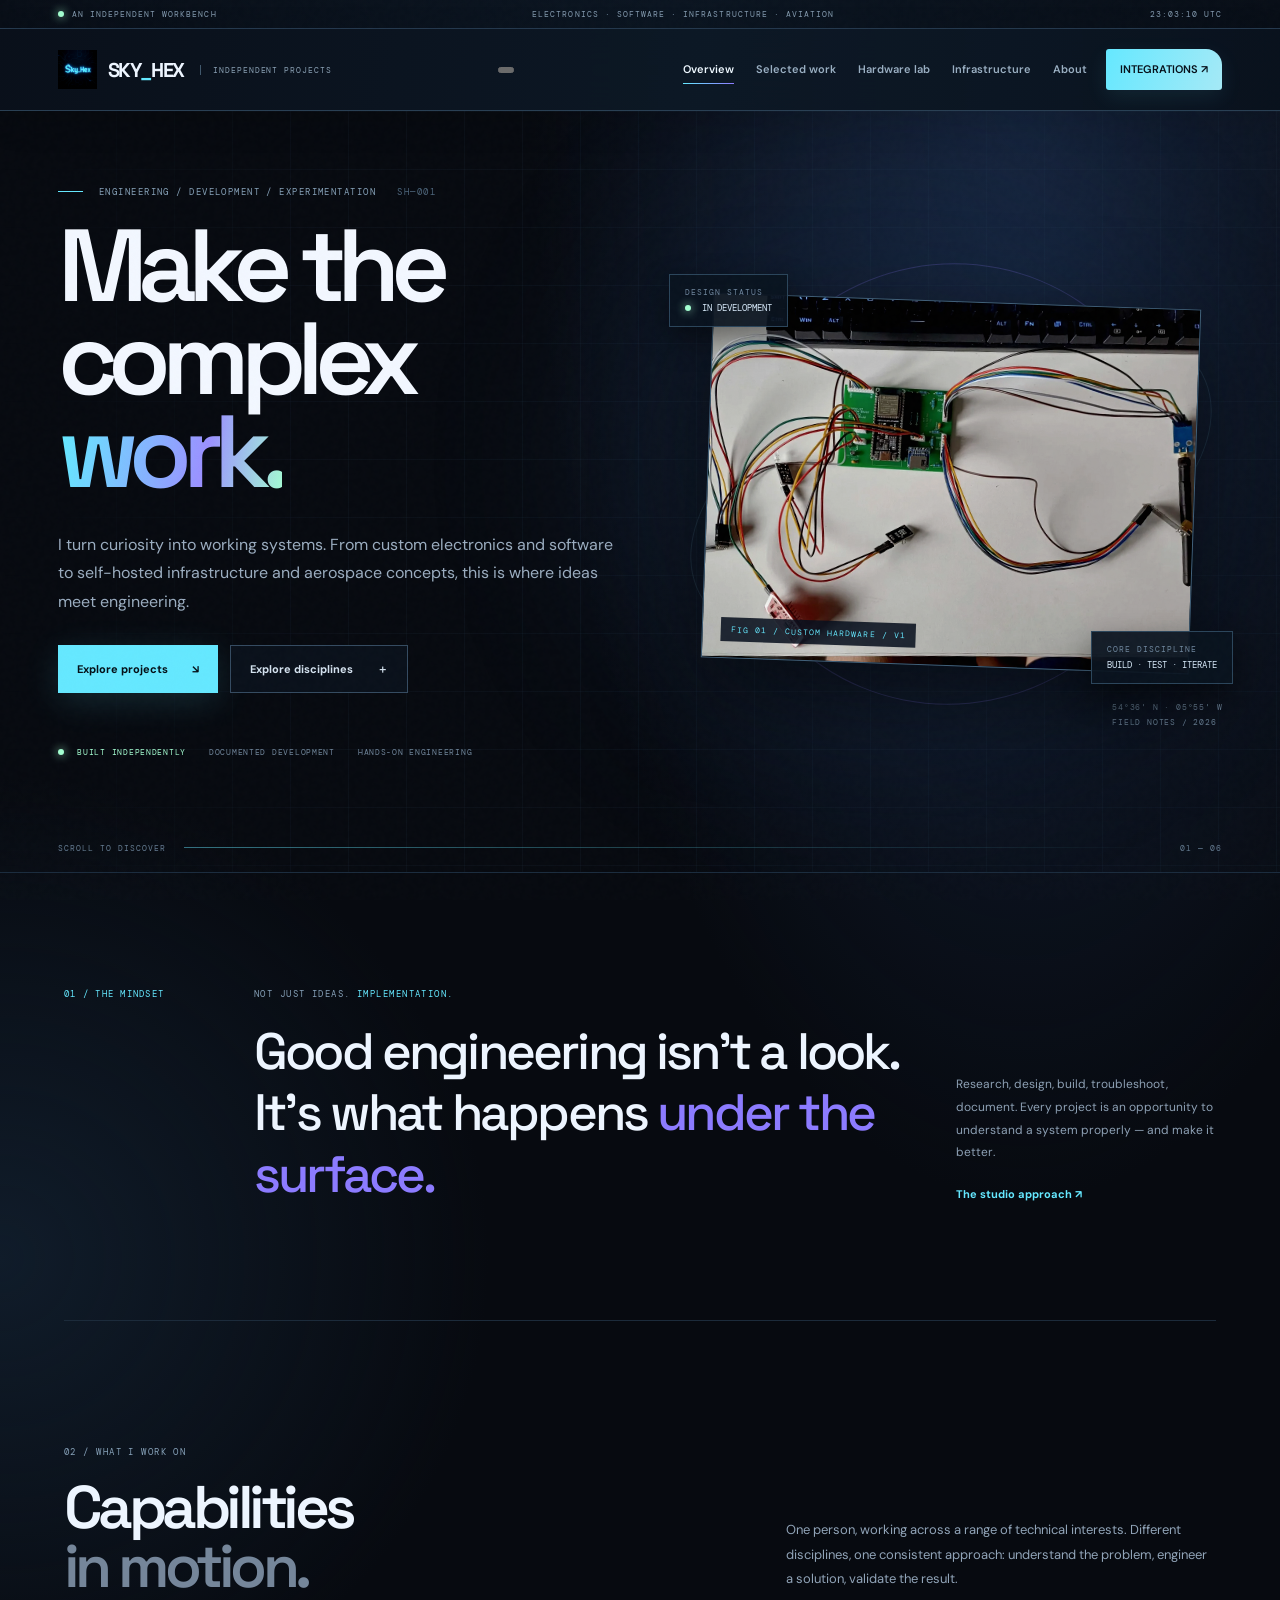
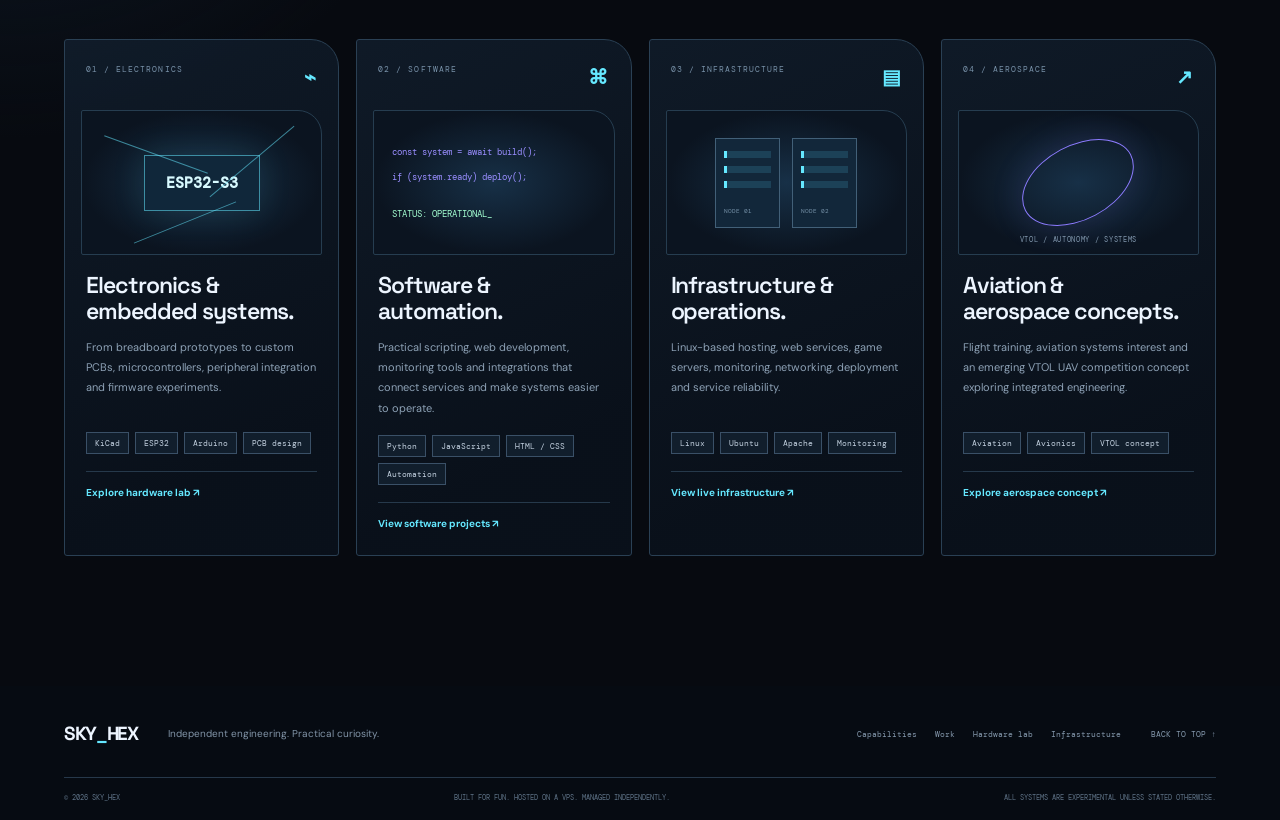
==== index.html @ 0bb2d7ee "Link main site to integrations landing page" ====
<!doctype html>
<html lang="en"><head>
<meta charset="utf-8"><meta name="viewport" content="width=device-width,initial-scale=1">
<meta name="theme-color" content="#070a10"><meta name="color-scheme" content="dark">
<meta name="description" content="Sky_Hex — independent engineering, electronics, software, infrastructure and aerospace projects.">
<meta property="og:title" content="Sky_Hex — Engineering Beyond the Brief"><meta property="og:description" content="Electronics. Software. Infrastructure. Aerospace. Ideas turned into working systems."><meta property="og:type" content="website">
<title>Sky_Hex — Engineering Beyond the Brief</title><link rel="icon" href="assets/Logo.png">
<link rel="preconnect" href="https://fonts.googleapis.com"><link rel="preconnect" href="https://fonts.gstatic.com" crossorigin>
<link href="https://fonts.googleapis.com/css2?family=DM+Mono:wght@400;500&family=DM+Sans:wght@400;500;600;700;800&family=Space+Grotesk:wght@400;500;600;700&display=swap" rel="stylesheet">
<link rel="stylesheet" href="style.css"><script src="script.js" defer></script></head><body>
<a class="skip-link" href="#main">Skip to content</a><div class="noise-layer"></div>
<div class="topline"><span><i class="pulse-dot"></i> AN INDEPENDENT WORKBENCH</span><span>ELECTRONICS · SOFTWARE · INFRASTRUCTURE · AVIATION</span><span id="localClock">--:--:-- UTC</span></div>
<header class="site-header" id="siteHeader"><a class="brand" href="#home" aria-label="Sky Hex home"><img src="assets/Logo.png" alt=""><span>SKY<span class="cyan">_</span>HEX</span><small>INDEPENDENT PROJECTS</small></a><button class="menu-toggle" id="menuToggle" aria-expanded="false" aria-controls="primaryNav" aria-label="Open navigation"><span></span><span></span></button><nav class="main-nav" id="primaryNav" aria-label="Main navigation"><button class="nav-tab active" type="button" data-page-target="overview" aria-current="page">Overview</button><button class="nav-tab" type="button" data-page-target="work">Selected work</button><button class="nav-tab" type="button" data-page-target="lab">Hardware lab</button><button class="nav-tab" type="button" data-page-target="infrastructure">Infrastructure</button><button class="nav-tab" type="button" data-page-target="about">About</button><a class="nav-cta" href="/integrations/">INTEGRATIONS ↗</a></nav></header>
<div class="scroll-progress" id="scrollProgress"></div>
<main id="main">
<div class="page-view is-active" data-page="overview" id="page-overview"><section class="hero" id="home"><div class="hero-grid"></div><div class="hero-glow"></div><div class="hero-inner"><div class="hero-copy"><p class="eyebrow"><span class="eyebrow-line"></span> ENGINEERING / DEVELOPMENT / EXPERIMENTATION <span class="hero-index">SH—001</span></p><h1>Make the<br>complex <span class="gradient-text">work.</span></h1><p class="hero-lede">I turn curiosity into working systems. From custom electronics and software to self-hosted infrastructure and aerospace concepts, this is where ideas meet engineering.</p><div class="hero-actions"><a class="button button-primary" href="#work">Explore projects <b>↘</b></a><a class="button button-ghost" href="#capabilities">Explore disciplines <b>＋</b></a></div><div class="hero-proof"><span><i class="pulse-dot"></i> BUILT INDEPENDENTLY</span><span>DOCUMENTED DEVELOPMENT</span><span>HANDS-ON ENGINEERING</span></div></div><div class="hero-visual"><div class="visual-orbit orbit-one"></div><div class="visual-orbit orbit-two"></div><div class="hero-image"><img src="assets/20261005_164000.webp" alt="Custom ESP32-S3 Bruce PCB with connected peripheral modules"><span>FIG 01 / CUSTOM HARDWARE / V1</span></div><div class="floating-readout readout-a"><small>DESIGN STATUS</small><strong><i class="pulse-dot"></i> IN DEVELOPMENT</strong></div><div class="floating-readout readout-b"><small>CORE DISCIPLINE</small><strong>BUILD · TEST · ITERATE</strong></div><div class="hero-serial">54°36' N · 05°55' W<br>FIELD NOTES / 2026</div></div></div><div class="hero-bottom">SCROLL TO DISCOVER <i></i> 01 — 06</div></section>

<section class="manifesto section-shell"><div class="section-kicker">01 / THE MINDSET</div><div><p class="eyebrow">NOT JUST IDEAS. <span class="cyan">IMPLEMENTATION.</span></p><h2>Good engineering isn't a look.<br>It's what happens <em>under the surface.</em></h2></div><div class="manifesto-side"><p>Research, design, build, troubleshoot, document. Every project is an opportunity to understand a system properly — and make it better.</p><a class="inline-link" href="#about">The studio approach ↗</a></div></section>

<section class="capabilities section-shell" id="capabilities"><div class="section-heading"><div><p class="eyebrow">02 / WHAT I WORK ON</p><h2>Capabilities<br><span class="muted-heading">in motion.</span></h2></div><p class="section-intro">One person, working across a range of technical interests. Different disciplines, one consistent approach: understand the problem, engineer a solution, validate the result.</p></div>
<div class="capability-grid">
<article class="capability-card"><div class="cap-top">01 / ELECTRONICS <b>⌁</b></div><div class="cap-graphic pcb-graphic"><div class="pcb-chip">ESP32-S3</div><i></i><i></i><i></i></div><h3>Electronics &<br>embedded systems.</h3><p>From breadboard prototypes to custom PCBs, microcontrollers, peripheral integration and firmware experiments.</p><div class="cap-tags"><span>KiCad</span><span>ESP32</span><span>Arduino</span><span>PCB design</span></div><a class="card-link" href="#lab">Explore hardware lab ↗</a></article>
<article class="capability-card"><div class="cap-top">02 / SOFTWARE <b>⌘</b></div><div class="cap-graphic code-graphic"><span>const system = await build();</span><span>if (system.ready) deploy();</span><b>STATUS: OPERATIONAL_</b></div><h3>Software &<br>automation.</h3><p>Practical scripting, web development, monitoring tools and integrations that connect services and make systems easier to operate.</p><div class="cap-tags"><span>Python</span><span>JavaScript</span><span>HTML / CSS</span><span>Automation</span></div><a class="card-link" href="#work">View software projects ↗</a></article>
<article class="capability-card"><div class="cap-top">03 / INFRASTRUCTURE <b>▤</b></div><div class="cap-graphic infra-graphic"><div class="rack-unit"><i></i><i></i><i></i><b>NODE 01</b></div><div class="rack-unit"><i></i><i></i><i></i><b>NODE 02</b></div></div><h3>Infrastructure &<br>operations.</h3><p>Linux-based hosting, web services, game servers, monitoring, networking, deployment and service reliability.</p><div class="cap-tags"><span>Linux</span><span>Ubuntu</span><span>Apache</span><span>Monitoring</span></div><a class="card-link" href="#infrastructure">View live infrastructure ↗</a></article>
<article class="capability-card"><div class="cap-top">04 / AEROSPACE <b>↗</b></div><div class="cap-graphic aero-graphic"><div></div><span>VTOL / AUTONOMY / SYSTEMS</span></div><h3>Aviation &<br>aerospace concepts.</h3><p>Flight training, aviation systems interest and an emerging VTOL UAV competition concept exploring integrated engineering.</p><div class="cap-tags"><span>Aviation</span><span>Avionics</span><span>VTOL concept</span></div><a class="card-link" href="#work">Explore aerospace concept ↗</a></article>
</div></section></div>

<div class="page-view" data-page="work" hidden id="page-work"><section class="work-section" id="work"><div class="section-shell work-inner"><div class="section-heading"><div><p class="eyebrow">03 / SELECTED WORK</p><h2>Ideas, meet<br><span class="muted-heading">reality.</span></h2></div><p class="section-intro">A closer look at selected builds, live systems and concepts. Each project is presented honestly — including what works, what is being tested and what comes next.</p></div>
<article class="case-study"><div class="case-media"><img src="assets/20261005_164000.webp" alt="Custom Bruce device PCB and connected modules" loading="lazy"><span>CASE 001 / HARDWARE ENGINEERING</span></div><div class="case-content"><div class="case-meta">01 — EMBEDDED HARDWARE <b>● IN DEVELOPMENT</b></div><h3>From prototype<br>to custom hardware.</h3><p class="case-lede">Custom Bruce device / ESP32-S3 platform</p><p>A purpose-built two-layer PCB designed in KiCad to move a Bruce-based ESP32-S3 project beyond breadboard wiring and into a modular hardware platform.</p><p>The board brings together JST-connected peripherals including CC1101, nRF24L01 PA/LNA, PN532 NFC, microSD, GPS, display and IR hardware. The design has been manufactured and through-hole assembled; connected modules are undergoing initial testing. Physical buttons and final integration remain outstanding.</p><div class="case-stats"><div><b>2-LAYER</b><small>PCB DESIGN</small></div><div><b>ESP32-S3</b><small>CORE PLATFORM</small></div><div><b>V1</b><small>HARDWARE REVISION</small></div></div><div class="cap-tags"><span>KiCad</span><span>PCB layout</span><span>Embedded hardware</span><span>Testing</span></div><a class="button button-outline" href="#lab">Open engineering log ↘</a></div></article>
<div class="case-grid"><article class="case-card"><div class="case-card-visual server-visual"><div class="server-cube"><i></i><i></i><i></i></div><span>LINUX / SELF-HOSTED</span></div><div class="case-card-body"><div class="case-meta">CASE 002 / INFRASTRUCTURE <b>● ONGOING</b></div><h3>Self-hosted services<br>& live telemetry.</h3><p>Linux VPS operations, Apache hosting, multiplayer servers, service monitoring and a public status interface. Includes public-facing status feeds, player telemetry, automated checks and operational dashboards for self-hosted services.</p><div class="cap-tags"><span>Ubuntu</span><span>Apache</span><span>Python</span><span>Monitoring</span></div><a class="card-link" href="#infrastructure">Inspect infrastructure ↗</a></div></article>
<article class="case-card"><div class="case-card-visual aircraft-visual"><div class="aircraft-grid"></div><div class="aircraft-symbol">✧</div><span>VTOL / TDI / CONCEPT STAGE</span></div><div class="case-card-body"><div class="case-meta">CASE 003 / AEROSPACE <b>◌ EARLY CONCEPT</b></div><h3>Autonomous VTOL<br>UAV challenge.</h3><p>An emerging competition concept exploring how airframe design, embedded electronics, sensing, flight-control software and systems integration could come together in a vertical-take-off-and-landing aircraft.</p><p class="honest-note">An early teaser — not a completed or flight-tested aircraft.</p><div class="cap-tags"><span>Aerospace</span><span>Autonomy</span><span>Avionics</span><span>TDI</span></div></div></article></div>
<div class="project-cta"><span>HAVE A TECHNICAL CHALLENGE?</span><p>Let's explore what can be built.</p><span class="inline-link">Sky_Hex@wearehackerone.com</span></div></div></section></div>

<div class="page-view" data-page="lab" hidden id="page-lab"><section class="lab-section" id="lab"><div class="section-shell"><div class="section-heading"><div><p class="eyebrow">04 / HARDWARE LAB</p><h2>Designed on screen.<br><span class="muted-heading">Built on the bench.</span></h2></div><p class="section-intro">The workbench documents the full development path: initial breadboard experiments, schematic and PCB design, manufactured hardware, assembly and testing.</p></div>
<div class="lab-intro"><div><span class="eyebrow cyan">FEATURED BUILD / BRUCE DEVICE V1</span><h3>One project.<br>Multiple engineering stages.</h3><p>A modular ESP32-S3 board designed to bring several peripherals together in a single, maintainable platform.</p><div class="lab-progress"><span>DEVELOPMENT STAGE</span><b>INTEGRATION & TESTING</b><i></i></div></div><div class="lab-intro-image"><img src="assets/20260928_154342.webp" alt="Manufactured bare Bruce PCB" loading="lazy"><span>FIG 02 / MANUFACTURED PCB</span></div></div>
<div class="timeline-title"><div><p class="eyebrow">DEVELOPMENT RECORD</p><h3>From first wire to PCB.</h3></div><span>SEVEN DOCUMENTED MILESTONES</span></div>
<div class="development-timeline">
<article><b>01</b><img src="assets/20260621_151913.webp" alt="Early breadboard prototype" loading="lazy"><small>PROTOTYPE / 21 JUNE</small><h4>Breadboard experiments.</h4><p>Initial module, wiring and interface experiments established the prototype before a custom PCB was designed.</p><strong>PROOF OF CONCEPT</strong></article>
<article><b>02</b><img src="assets/20260918_215106.webp" alt="KiCad PCB design stage" loading="lazy"><small>DESIGN / 18 SEPTEMBER</small><h4>Schematic and PCB layout.</h4><p>KiCad design work routed the ESP32-S3 platform, connectors, passive components and power connections into a two-layer board.</p><strong>DESIGN COMPLETE</strong></article>
<article><b>03</b><img src="assets/20260928_154349.webp" alt="Bare manufactured PCB detail" loading="lazy"><small>MANUFACTURE / 28 SEPTEMBER</small><h4>Board received.</h4><p>The green two-layer PCB arrived with component outlines, labels and through-hole pads ready for assembly.</p><strong>PCB MANUFACTURED</strong></article>
<article><b>04</b><img src="assets/20261005_150316.webp" alt="Assembled PCB before modules were connected" loading="lazy"><small>ASSEMBLY / 05 OCTOBER</small><h4>Assembly and electrical checks.</h4><p>Resistors, capacitors, headers and JST connectors were soldered. Multimeter checks followed before connecting modules.</p><strong>ASSEMBLED</strong></article>
<article><b>05</b><img src="assets/20261005_164000.webp" alt="PCB with peripheral modules connected for testing" loading="lazy"><small>INTEGRATION / 05 OCTOBER</small><h4>Modules connected for testing.</h4><p>The ESP32-S3 and peripheral modules were connected for initial tests. Physical buttons and remaining integration work are still pending.</p><strong>MODULE INTEGRATION</strong></article>
<article><b>06</b><img src="assets/20261016_181108.webp" alt="nRF24 module diagnostics during the hardware build" loading="lazy"><small>DIAGNOSTICS / 16 OCTOBER</small><h4>nRF24 diagnostics.</h4><p>The nRF24 module was not transmitting. This stage documents the fault investigation and keeps the issue visible in the build log; successful operation is not yet claimed.</p><strong>INVESTIGATION IN PROGRESS</strong></article><article class="current-step"><b>07</b><img src="assets/20261023_123905.webp" alt="Battery added to the custom Bruce device hardware build" loading="lazy"><small>HARDWARE UPDATE / 23 OCTOBER</small><h4>Battery added.</h4><p>A battery has been added to the hardware build, bringing the project another step closer to a self-contained portable platform.</p><strong>MOST RECENT BUILD STEP</strong></article>
</div>
<div class="hardware-panel"><div><p class="eyebrow">SYSTEM COMPONENTS</p><h3>A modular hardware platform.</h3><p>Components shown in the supplied wiring reference and project build.</p></div><div class="hardware-tags"><span>ESP32-S3</span><span>Display</span><span>CC1101</span><span>nRF24L01 PA/LNA</span><span>PN532 NFC</span><span>MicroSD reader</span><span>IR input / output</span><span>GPS module</span><span>JST connectors</span></div></div>
<div class="gallery-header"><div><p class="eyebrow">VISUAL ENGINEERING LOG</p><h3>Details matter.</h3></div><span>SELECT AN IMAGE TO VIEW FULL SIZE ↗</span></div><div class="engineering-gallery"><a href="assets/20260918_215106.webp" target="_blank" rel="noopener"><img src="assets/20260918_215106.webp" alt="KiCad PCB design" loading="lazy"><b>01 / Board layout</b></a><a href="assets/20260928_154342.webp" target="_blank" rel="noopener"><img src="assets/20260928_154342.webp" alt="Manufactured bare PCB" loading="lazy"><b>02 / Bare PCB</b></a><a href="assets/20261005_154451.webp" target="_blank" rel="noopener"><img src="assets/20261005_154451.webp" alt="PCB electrical checks" loading="lazy"><b>03 / Electrical checks</b></a><a href="assets/20261005_164000.webp" target="_blank" rel="noopener"><img src="assets/20261005_164000.webp" alt="Connected PCB modules" loading="lazy"><b>04 / Modules connected</b></a><a href="assets/20261016_181108.webp" target="_blank" rel="noopener"><img src="assets/20261016_181108.webp" alt="nRF24 module diagnostics" loading="lazy"><b>05 / nRF24 diagnostics</b></a><a href="assets/20261023_123905.webp" target="_blank" rel="noopener"><img src="assets/20261023_123905.webp" alt="Battery added to the Bruce device build" loading="lazy"><b>06 / Battery added</b></a></div>
<figure class="schematic-panel"><a href="assets/diy-smoochiee-board.jpg" target="_blank" rel="noopener"><img src="assets/diy-smoochiee-board.jpg" alt="Bruce device wiring schematic reference" loading="lazy"></a><figcaption><small>REFERENCE DOCUMENT</small><b>Wiring schematic</b><p>Reference for the intended peripheral wiring and modular hardware layout.</p></figcaption></figure>
<div class="lab-next-grid"><article><p class="eyebrow">NEXT / EMBEDDED SYSTEMS</p><h3>Microcontrollers & firmware.</h3><p>ESP32, Arduino and other platform experiments covering firmware behaviour, peripheral interfaces and hardware integration.</p><div class="cap-tags"><span>ESP32</span><span>Arduino</span><span>Firmware</span></div><small>MORE BUILD NOTES TO COME</small></article><article><p class="eyebrow">NEXT / RADIO FREQUENCY</p><h3>Wireless experiments.</h3><p>Radio modules, antennas, telemetry and low-power communications, with an emphasis on understanding the hardware and testing responsibly.</p><div class="cap-tags"><span>RF modules</span><span>Antennas</span><span>Telemetry</span></div><small>MORE BUILD NOTES TO COME</small></article></div></div></section></div>

<div class="page-view" data-page="infrastructure" hidden id="page-infrastructure"><section class="infrastructure-section" id="infrastructure"><div class="section-shell infrastructure-inner"><div class="section-heading"><div><p class="eyebrow">05 / LIVE INFRASTRUCTURE</p><h2>Built to run.<br><span class="muted-heading">Made to be observed.</span></h2></div><p class="section-intro">A live-facing view of selected self-hosted services. Telemetry is read-only and intentionally limited to public service status — operational administration remains private.</p></div>
<div class="ops-console"><div class="console-header"><div><i class="pulse-dot"></i> PUBLIC OPERATIONS CONSOLE <small>LIVE TELEMETRY / READ ONLY</small></div><div><span id="lastUpdated">Awaiting telemetry</span> <button id="refreshStatus" type="button">↻ REFRESH</button></div></div>
<div class="console-overview"><div><small>MONITORED SERVICES</small><strong id="overallStatus">Checking services…</strong></div><div><small>WEBSITE AGE COUNTER</small><strong id="siteUptime">Calculating…</strong></div><div><small>FEED STATE</small><strong id="feedState">CONNECTING</strong></div></div>
<div class="service-grid">
<article class="service-card"><div class="service-card-head"><span class="service-icon">S</span><span>GAME SERVER / 01</span><b class="service-state" data-service="stormworks">Checking</b></div><h3>Stormworks</h3><p>Build and Rescue / Multiplayer environment</p><div class="service-metrics"><div><small>SERVER NAME</small><strong id="stormworksServerName">Loading…</strong></div><div><small>PLAYERS ONLINE</small><strong id="stormworksPlayerCount">—</strong></div><div><small>PLAYER FEED</small><strong id="stormworksPlayersUpdated">Awaiting data</strong></div><div><small>ACCESS</small><strong>Invite only</strong></div></div><footer>LINUX / GAME SERVICE <span>PUBLIC STATUS ONLY</span></footer></article>
<article class="service-card"><div class="service-card-head"><span class="service-icon ksp">K</span><span>GAME SERVER / 02</span><b class="service-state" data-service="ksp">Checking</b></div><h3>Kerbal Space Program</h3><p>Luna Multiplayer / Shared spaceflight sandbox</p><div class="service-metrics"><div><small>SERVER</small><strong>Luna Multiplayer</strong></div><div><small>PLAYERS ONLINE</small><strong id="lunaPlayerCount">—</strong></div><div><small>PLAYER FEED</small><strong id="lunaPlayersUpdated">Awaiting data</strong></div><div><small>ACCESS</small><strong>Apply to join</strong></div></div><footer>LINUX / GAME SERVICE <span>PUBLIC STATUS ONLY</span></footer></article></div>
<div class="console-footer">FEEDS: /status.json · /players.json · /luna_players.json <span>STALE DATA IS SHOWN AS UNKNOWN</span></div></div>
<section class="webhook-showcase" aria-labelledby="webhookHeading">
<div class="webhook-showcase-head"><div><p class="eyebrow">AUTOMATION / WEBHOOK SYSTEMS</p><h3 id="webhookHeading">Events in. <span>Actions out.</span></h3><p class="webhook-intro">A connected webhook setup keeps server activity visible and turns important events into useful notifications and actions — from routine player updates to unexpected downtime and security events.</p></div><div class="webhook-status-mark"><i class="pulse-dot"></i><span>EVENT-DRIVEN<br>SERVER AUTOMATION</span><b>WEBHOOK / 01</b></div></div>
<div class="webhook-flow"><span>SERVER EVENTS</span><i>→</i><span>MONITORING &amp; LOGIC</span><i>→</i><span>WEBHOOKS</span><i>→</i><strong>DISCORD / ACTIONS</strong></div>
<div class="webhook-feature-grid">
<article class="webhook-feature"><span class="webhook-feature-index">01 / VISIBILITY</span><div class="webhook-feature-icon">◉</div><h4>Live server status</h4><p>Automated status updates with current player counts, so server activity is easy to check at a glance.</p><small>STATUS · PLAYER COUNTS</small></article>
<article class="webhook-feature"><span class="webhook-feature-index">02 / HISTORY</span><div class="webhook-feature-icon">⌁</div><h4>Player history</h4><p>Recorded player activity gives a longer-term view of server usage, not just a snapshot of who is online now.</p><small>ACTIVITY · HISTORICAL DATA</small></article>
<article class="webhook-feature"><span class="webhook-feature-index">03 / RELIABILITY</span><div class="webhook-feature-icon">⌁</div><h4>Down detection</h4><p>Automated checks detect when a monitored server goes down and send an alert so the issue is not missed.</p><small>HEALTH CHECKS · ALERTS</small></article>
<article class="webhook-feature"><span class="webhook-feature-index">04 / SECURITY</span><div class="webhook-feature-icon">◇</div><h4>Security alerts</h4><p>Important security-related events can be surfaced through notifications, helping make infrastructure activity more observable.</p><small>SECURITY EVENTS · NOTIFICATIONS</small></article>
<article class="webhook-feature"><span class="webhook-feature-index">05 / OPERATIONS</span><div class="webhook-feature-icon">↻</div><h4>Server resets</h4><p>Webhook-connected automation supports server reset operations as part of the wider management workflow.</p><small>REMOTE OPERATIONS · AUTOMATION</small></article>
<article class="webhook-feature webhook-feature-more"><span class="webhook-feature-index">06 / EXTENSIBLE</span><div class="webhook-feature-icon">＋</div><h4>And more.</h4><p>The system is built to grow — connecting additional events, services and custom workflows as new requirements come up.</p><small>CUSTOM EVENTS · INTEGRATIONS</small></article>
</div>
<div class="webhook-showcase-foot"><span><i class="pulse-dot"></i> BUILT &amp; OPERATED INDEPENDENTLY</span><span>MONITOR · NOTIFY · RESPOND · IMPROVE</span></div>
</section>
<div class="infra-deep-dive"><div class="infra-deep-copy"><p class="eyebrow">BEHIND THE STATUS LIGHTS / INFRASTRUCTURE PRACTICE</p><h3>More than keeping a server online.</h3><p>Infrastructure is treated as a complete system: hosting, web delivery, service processes, monitoring, automation, access control and recovery. The goal is not simply to launch a service, but to understand how it behaves and make it observable.</p><p>The current environment includes an Ubuntu VPS, Apache-hosted websites, Python monitoring processes, game-server services, Git-based updates and defensive server hardening.</p><div class="infra-tags"><span>Ubuntu VPS</span><span>Apache</span><span>systemd</span><span>Python</span><span>SSH hardening</span><span>Fail2Ban</span><span>Git deployment</span></div></div><div class="infra-workflow"><div class="workflow-label">SERVICE LIFECYCLE</div><div class="workflow-step"><b>01</b><span><strong>Deploy</strong><small>Linux services, web applications and configuration</small></span></div><div class="workflow-step"><b>02</b><span><strong>Observe</strong><small>Health checks, logs, timestamps and public telemetry</small></span></div><div class="workflow-step"><b>03</b><span><strong>Automate</strong><small>Scheduled tasks, status reporting and notifications</small></span></div><div class="workflow-step"><b>04</b><span><strong>Maintain</strong><small>Updates, access controls, troubleshooting and recovery</small></span></div></div></div><div class="integration-offer"><div><p class="eyebrow">INTEGRATIONS / BUILT TO CONNECT</p><h3>Make your systems talk.</h3><p>Webhooks are already used across my own infrastructure for server status, player counts and history, downtime detection, security alerts and server resets. The same approach can connect APIs, websites, game servers and Discord — turning events into clear notifications, useful dashboards and automated workflows. Have a system that needs connecting? Let's explore what can be built.</p><div class="integration-tags"><span>WEBHOOKS</span><span>DISCORD</span><span>APIs</span><span>PYTHON</span><span>AUTOMATION</span></div><a class="button button-outline integration-page-link" href="/integrations/">Explore integration services ↗</a></div><div class="integration-contact"><span>HAVE AN INTEGRATION IDEA?</span><strong>LET'S CONNECT.</strong><span class="button button-outline">Sky_Hex@wearehackerone.com</span></div></div>
<div class="infrastructure-capabilities"><span>INFRASTRUCTURE TOOLKIT</span><b>Linux administration</b><b>Apache web hosting</b><b>Python monitoring</b><b>Service automation</b><b>Network configuration</b><b>Public telemetry</b><b>Git-based deployment</b></div></div></section></div>

<div class="page-view" data-page="about" hidden id="page-about"><section class="studio-section section-shell" id="about"><div class="studio-left"><p class="eyebrow">06 / THE STUDIO</p><h2>Curiosity is<br>the <span class="gradient-text">engine.</span></h2><div class="studio-mark">SH<span>_</span></div></div><div class="studio-right"><p class="studio-lede">Sky_Hex is my independent engineering and technology project hub, built around learning through practical work.</p><p>I work across electronics, computing, aviation, networking, software and infrastructure. The aim is to understand how things work by designing, building, operating, testing and improving them — then documenting the process honestly.</p><p>This is a growing collection of hands-on work, documented as an independent engineering portfolio. Projects are labelled accurately: complete, ongoing or at concept stage.</p><div class="studio-principles"><div><b>01</b><span><strong>Understand the system</strong><small>Research the problem before reaching for a solution.</small></span></div><div><b>02</b><span><strong>Build with intent</strong><small>Turn concepts into practical prototypes and services.</small></span></div><div><b>03</b><span><strong>Test and document</strong><small>Record what works, what doesn't and what comes next.</small></span></div></div><div class="studio-links"><a href="https://github.com/109Giraffe" target="_blank" rel="noopener noreferrer">GitHub profile ↗</a><span>Sky_Hex@wearehackerone.com</span></div></div></section>
<section class="community-section"><div class="section-shell community-layout"><div class="community-art"><img src="assets/Screenshot%202024-11-23%20220731.png" alt="Aviators Chasing Team community banner" loading="lazy"><img class="community-logo" src="assets/Aviators%20Chasing%20Team%20logo%20design.png" alt="Aviators Chasing Team logo" loading="lazy"><span>COMMUNITY / PARTNER NETWORK</span></div><div class="community-copy"><p class="eyebrow">BEYOND THE WORKBENCH</p><h2>Engineering is better<br>with <span>good people.</span></h2><p>Sky_Hex is also connected to Aviators Chasing Team, an aviation-themed storm-chasing community. The community brings enthusiasts together, shares experiences and provides access to multiplayer game servers and events.</p><div class="cap-tags"><span>Aviation</span><span>Storm chasing</span><span>Community</span><span>Multiplayer</span></div><div class="community-actions"><a class="button button-primary" href="https://discord.gg/yEB6D96JBm" target="_blank" rel="noopener noreferrer">Join the Discord ↗</a><a class="inline-link" href="https://teamaviators.co.uk" target="_blank" rel="noopener noreferrer">Visit team website ↗</a></div></div></div></section>

<section class="contact-section"><div class="section-shell contact-inner"><div><p class="eyebrow">HAVE SOMETHING INTERESTING IN MIND?</p><h2>Let's make<br><span>something work.</span></h2></div><div class="contact-email">Sky_Hex@wearehackerone.com</div></div></section></div>
</main>
<footer class="site-footer"><div class="section-shell footer-main"><a class="footer-brand" href="#home">SKY<span>_</span>HEX</a><p>Independent engineering. Practical curiosity.</p><div class="footer-nav"><a href="#capabilities">Capabilities</a><a href="#work">Work</a><a href="#lab">Hardware lab</a><a href="#infrastructure">Infrastructure</a></div><a href="#home" class="back-top">BACK TO TOP ↑</a></div><div class="section-shell footer-bottom"><span>© <span id="year"></span> SKY_HEX</span><span>BUILT FOR FUN. HOSTED ON A VPS. MANAGED INDEPENDENTLY.</span><span>ALL SYSTEMS ARE EXPERIMENTAL UNLESS STATED OTHERWISE.</span></div></footer>
<div class="command-palette" id="commandPalette" aria-hidden="true"><div class="command-backdrop" data-close-command></div><div class="command-window" role="dialog" aria-modal="true" aria-label="Quick navigation"><div class="command-top">QUICK NAVIGATION <button id="closeCommand" type="button">ESC</button></div><label class="command-search">⌕ <input id="commandInput" type="search" placeholder="Search sections and projects…"><kbd>ENTER</kbd></label><div class="command-results" id="commandResults"><button data-target="#capabilities"><span>01</span><b>Capabilities</b><small>DISCIPLINES</small></button><button data-target="#work"><span>02</span><b>Selected work</b><small>PROJECTS</small></button><button data-target="#lab"><span>03</span><b>Hardware lab</b><small>ELECTRONICS</small></button><button data-target="#infrastructure"><span>04</span><b>Live infrastructure</b><small>OPERATIONS</small></button><button data-target="#about"><span>05</span><b>Studio profile</b><small>ABOUT</small></button></div><div class="command-foot">CTRL / ⌘ K TO OPEN <span>ESC TO CLOSE</span></div></div></div>
<a class="floating-top" id="floatingTop" href="#home" aria-label="Back to top">↑</a></body></html>
---- style.css ----
:root{--bg:#070a10;--panel:#0c121c;--panel2:#101a27;--ink:#edf5ff;--muted:#8b9caf;--dim:#526579;--line:#1c2b3b;--cyan:#65e8ff;--violet:#8c7bff;--mint:#a4ffd1;--orange:#ff9c70;--display:"Space Grotesk",sans-serif;--sans:"DM Sans",sans-serif;--mono:"DM Mono",monospace}
*{box-sizing:border-box}html{scroll-behavior:smooth;scroll-padding-top:100px;background:var(--bg)}body{margin:0;background:radial-gradient(ellipse at 80% 3%,#14223a 0,transparent 34%),radial-gradient(ellipse at 0 52%,#101c2a 0,transparent 27%),var(--bg);color:var(--ink);font-family:var(--sans);font-size:14px;line-height:1.65;overflow-x:hidden}a{color:inherit;text-decoration:none}img{display:block;max-width:100%}button{font:inherit}::selection{background:var(--cyan);color:#061018}.skip-link{position:absolute;left:-999px;top:8px;z-index:3000;background:var(--cyan);color:#041018;padding:10px}.skip-link:focus{left:8px}.noise-layer{position:fixed;inset:0;z-index:20;pointer-events:none;opacity:.035;background-image:url("data:image/svg+xml,%3Csvg viewBox='0 0 180 180' xmlns='http://www.w3.org/2000/svg'%3E%3Cfilter id='n'%3E%3CfeTurbulence type='fractalNoise' baseFrequency='.85' numOctaves='3' stitchTiles='stitch'/%3E%3C/filter%3E%3Crect width='100%25' height='100%25' filter='url(%23n)' opacity='.5'/%3E%3C/svg%3E")}
.topline{height:29px;padding:0 4.5vw;display:flex;align-items:center;justify-content:space-between;background:#04070c;border-bottom:1px solid #152333;color:#72869b;font:8px var(--mono);letter-spacing:.13em}.topline>span:first-child{display:flex;align-items:center;gap:8px}.pulse-dot{display:inline-block;width:6px;height:6px;border-radius:50%;background:var(--mint);box-shadow:0 0 10px var(--mint)}.site-header{height:82px;position:sticky;top:0;z-index:100;display:flex;align-items:center;justify-content:space-between;padding:0 4.5vw;background:#080e17ef;border-bottom:1px solid #203144;backdrop-filter:blur(20px);transition:height .25s,box-shadow .25s}.site-header.scrolled{height:68px;box-shadow:0 12px 40px #0006}.brand{display:flex;align-items:center;gap:11px}.brand img{width:39px;height:39px;object-fit:contain}.brand>span{font:700 20px var(--display);letter-spacing:-.07em}.cyan,.footer-brand span{color:var(--cyan)}.brand small{padding-left:12px;margin-left:5px;border-left:1px solid #34485b;color:#71869b;font:8px var(--mono);letter-spacing:.12em}.main-nav{display:flex;align-items:center;gap:clamp(15px,2.2vw,34px)}.main-nav>a{color:#a5b5c6;font-size:11px;font-weight:600;transition:color .2s}.main-nav>a:hover,.main-nav>a.active{color:var(--cyan)}.main-nav .nav-cta{padding:12px 15px;background:var(--cyan);color:#061018;border-radius:2px}.scroll-progress{position:fixed;z-index:150;top:0;left:0;height:2px;width:0;background:linear-gradient(90deg,var(--cyan),var(--violet),var(--mint));box-shadow:0 0 12px var(--cyan)}
.hero{min-height:730px;position:relative;overflow:hidden;border-bottom:1px solid #1b2c3e}.hero-grid{position:absolute;inset:0;background-image:linear-gradient(#263c5124 1px,transparent 1px),linear-gradient(90deg,#263c5124 1px,transparent 1px);background-size:58px 58px;mask-image:linear-gradient(90deg,transparent,#000 28%,#000 95%)}.hero-glow{position:absolute;width:620px;height:620px;right:6%;top:5%;border-radius:50%;background:#3b69a51c;filter:blur(80px)}.hero-inner{width:min(1380px,91%);min-height:650px;margin:auto;display:grid;grid-template-columns:1.02fr .98fr;align-items:center;gap:5%;position:relative;z-index:2;padding:75px 0 90px}.hero-copy{padding-bottom:25px}.eyebrow{margin:0 0 21px;color:#86a1b8;font:9px var(--mono);letter-spacing:.16em}.eyebrow-line{display:inline-block;width:25px;height:1px;margin:0 10px 3px 0;background:var(--cyan)}.hero-index{margin-left:15px;color:#4e667c}.hero h1{margin:0;color:#f2f7ff;font:600 clamp(70px,8vw,116px)/.91 var(--display);letter-spacing:-.09em}.gradient-text{color:transparent;background:linear-gradient(100deg,#65e8ff 5%,#9b91ff 65%,#a4ffd1);background-clip:text;-webkit-background-clip:text}.hero-lede{max-width:560px;margin:32px 0 28px;color:#9badc0;font-size:16px;line-height:1.8}.hero-actions{display:flex;gap:12px;flex-wrap:wrap}.button{min-height:48px;display:inline-flex;align-items:center;justify-content:center;gap:24px;padding:0 19px;font-size:11px;font-weight:750;transition:transform .2s,background .2s,border-color .2s}.button:hover{transform:translateY(-3px)}.button-primary{background:var(--cyan);color:#041018;box-shadow:0 8px 35px #65e8ff24}.button-primary:hover{background:#a0f3ff}.button-ghost,.button-outline{border:1px solid #354b61;color:#d4e2ef;background:#0a111b}.button-ghost:hover,.button-outline:hover{border-color:var(--cyan);color:var(--cyan)}.hero-proof{display:flex;gap:23px;flex-wrap:wrap;margin-top:54px;color:#70859a;font:8px var(--mono);letter-spacing:.09em}.hero-proof span:first-child{color:#a5ffd2}.hero-proof .pulse-dot{margin-right:8px}.hero-visual{height:490px;position:relative;display:grid;place-items:center}.hero-image{position:relative;z-index:2;width:min(510px,90%);height:365px;overflow:hidden;border:1px solid #416079;background:#0c1724;box-shadow:0 30px 100px #0009;transform:rotate(2deg)}.hero-image img{width:100%;height:100%;object-fit:cover;filter:saturate(.8) contrast(1.1)}.hero-image>span{position:absolute;left:18px;bottom:16px;padding:7px 10px;background:#07101ddd;color:var(--cyan);font:8px var(--mono);letter-spacing:.13em}.visual-orbit{position:absolute;border:1px solid #5c8aa733;border-radius:50%;transform:rotate(-22deg)}.orbit-one{width:550px;height:290px}.orbit-two{width:450px;height:440px;border-color:#8c7bff38}.floating-readout{position:absolute;z-index:3;padding:12px 15px;background:#0a1420ed;border:1px solid #2b455b;box-shadow:0 12px 30px #0007}.floating-readout small,.floating-readout strong{display:block}.floating-readout small{color:#6f879e;font:8px var(--mono);letter-spacing:.12em}.floating-readout strong{margin-top:5px;color:#d8eafa;font:9px var(--mono)}.floating-readout strong .pulse-dot{margin-right:6px}.readout-a{top:35px;left:-2%}.readout-b{right:-2%;bottom:45px}.hero-serial{position:absolute;bottom:0;right:0;color:#6d849a;font:8px/1.8 var(--mono);letter-spacing:.1em}.hero-bottom{position:absolute;bottom:0;left:4.5%;right:4.5%;height:48px;display:flex;align-items:center;gap:18px;color:#647b91;font:8px var(--mono);letter-spacing:.13em}.hero-bottom i{height:1px;flex:1;background:linear-gradient(90deg,#65e8ff77,transparent)}
.section-shell{width:min(1280px,90%);margin-inline:auto}.manifesto{display:grid;grid-template-columns:150px 1fr 260px;gap:40px;padding-top:115px;padding-bottom:115px;border-bottom:1px solid var(--line)}.section-kicker{color:var(--cyan);font:9px var(--mono);letter-spacing:.14em}.manifesto-label{margin:0 0 14px;color:#70869b;font:9px var(--mono);letter-spacing:.15em}.manifesto h2{margin:0;font:500 clamp(30px,4vw,52px)/1.2 var(--display);letter-spacing:-.055em}.manifesto h2 em{color:#8c7bff;font-style:normal}.manifesto-side{align-self:end}.manifesto-side p{margin:0 0 18px;color:#8da0b4;font-size:12px;line-height:1.9}.inline-link{display:inline-flex;align-items:center;gap:15px;color:var(--cyan);font-size:11px;font-weight:700}
.capabilities,.work-section,.infrastructure-section{padding-top:125px;padding-bottom:130px}.section-heading{display:flex;align-items:end;justify-content:space-between;gap:45px;margin-bottom:55px}.section-heading h2{margin:0;font:600 clamp(48px,6vw,76px)/.98 var(--display);letter-spacing:-.075em}.muted-heading{color:#75869a}.section-intro{max-width:430px;margin:0 0 5px;color:#91a4b8;font-size:13px;line-height:1.9}.capability-grid{display:grid;grid-template-columns:repeat(4,1fr);gap:13px}.capability-card{min-height:455px;padding:22px;background:linear-gradient(155deg,#111c2a,#0b121c 75%);border:1px solid #20364a;position:relative;overflow:hidden;transition:transform .3s,border-color .3s,box-shadow .3s}.capability-card:hover{transform:translateY(-7px);border-color:#4c829b;box-shadow:0 25px 55px #0005}.cap-top{display:flex;justify-content:space-between;color:#7992a9;font:8px var(--mono);letter-spacing:.13em}.cap-top b{color:var(--cyan);font-size:20px}.cap-graphic{height:145px;margin:20px -5px 18px;position:relative;overflow:hidden;background:radial-gradient(ellipse at center,#173047,#0b1420 70%);border:1px solid #1c3347}.pcb-chip{position:absolute;left:50%;top:50%;transform:translate(-50%,-50%);padding:17px 21px;background:#10273a;border:1px solid #65e8ff88;color:#d8faff;font:700 15px var(--mono);box-shadow:0 0 35px #65e8ff1b}.pcb-graphic i{position:absolute;width:110px;height:1px;background:#65e8ff88}.pcb-graphic i:nth-of-type(1){left:8%;top:30%;transform:rotate(20deg)}.pcb-graphic i:nth-of-type(2){right:6%;top:35%;transform:rotate(140deg)}.pcb-graphic i:nth-of-type(3){left:20%;bottom:22%;transform:rotate(-22deg)}.code-graphic{display:flex;flex-direction:column;justify-content:center;gap:13px;padding:18px;color:#9a8eff;font:9px var(--mono)}.code-graphic b{margin-top:12px;color:var(--mint);font-weight:400}.infra-graphic{display:flex;align-items:center;justify-content:center;gap:12px}.rack-unit{width:65px;height:90px;padding:12px 8px;background:#12273a;border:1px solid #426078;display:flex;flex-direction:column;gap:8px}.rack-unit i{height:7px;background:#1c4157;border-left:3px solid var(--cyan)}.rack-unit b{margin-top:auto;color:#7793aa;font:6px var(--mono)}.aero-graphic{display:grid;place-items:center}.aero-graphic div{width:120px;height:75px;border:1px solid #8c7bff;transform:rotate(-28deg);border-radius:50%;box-shadow:0 0 35px #8c7bff22}.aero-graphic span{position:absolute;bottom:10px;color:#8298ae;font:7px var(--mono);letter-spacing:.1em}.capability-card h3{margin:0 0 12px;font:600 22px/1.12 var(--display);letter-spacing:-.045em}.capability-card p{min-height:78px;margin:0;color:#8ea2b6;font-size:11px;line-height:1.8}.cap-tags{display:flex;flex-wrap:wrap;gap:6px;margin:17px 0}.cap-tags span{padding:5px 8px;border:1px solid #2a4054;background:#111e2c;color:#9db1c5;font:8px var(--mono)}.card-link{display:flex;justify-content:space-between;align-items:center;margin-top:16px;padding-top:13px;border-top:1px solid #26394b;color:var(--cyan);font-size:10px;font-weight:700}
.work-section{border-top:1px solid var(--line);background:linear-gradient(180deg,#090f18,#070a10)}.case-study{display:grid;grid-template-columns:1.05fr .95fr;background:#0d1622;border:1px solid #263b50;box-shadow:0 30px 80px #0004}.case-media{position:relative;min-height:550px;overflow:hidden;background:#111e2b}.case-media img{width:100%;height:100%;position:absolute;inset:0;object-fit:cover;filter:saturate(.8) contrast(1.08)}.case-media:after{content:"";position:absolute;inset:0;background:linear-gradient(0deg,#06101cbb,transparent 50%)}.case-media>span{position:absolute;z-index:1;left:24px;bottom:22px;color:#c9e4f6;font:9px var(--mono);letter-spacing:.13em}.case-content{padding:clamp(30px,4vw,60px);align-self:center}.case-meta{display:flex;justify-content:space-between;gap:10px;align-items:center;color:#8299af;font:8px var(--mono);letter-spacing:.1em}.case-meta b{color:#ffbd83;font-weight:400}.case-content h3{margin:30px 0 14px;font:600 clamp(38px,4vw,57px)/.98 var(--display);letter-spacing:-.07em}.case-lede{color:var(--cyan)!important;font-weight:700}.case-content p,.case-card-body p{color:#8fa4b8;font-size:12px;line-height:1.9}.case-stats{display:grid;grid-template-columns:repeat(3,1fr);gap:10px;margin:25px 0;padding:17px 0;border-block:1px solid #273b4f}.case-stats b,.case-stats small{display:block}.case-stats b{color:#e7f4ff;font:15px var(--mono)}.case-stats small{margin-top:4px;color:#6e859b;font:7px var(--mono);letter-spacing:.1em}.button-outline{margin-top:10px}.case-grid{display:grid;grid-template-columns:1fr 1fr;gap:15px;margin-top:15px}.case-card{background:#0c141f;border:1px solid #203448;transition:transform .3s,border-color .3s}.case-card:hover{transform:translateY(-5px);border-color:#456b86}.case-card-visual{height:230px;position:relative;overflow:hidden;background:#101e2c}.case-card-visual>span{position:absolute;left:18px;bottom:15px;color:#9bb1c5;font:8px var(--mono);letter-spacing:.13em}.server-visual{display:grid;place-items:center;background:radial-gradient(ellipse,#17374d,#0b1420 68%)}.server-cube{width:100px;height:105px;display:flex;flex-direction:column;justify-content:space-around;padding:12px;border:1px solid #4e829b;transform:skewY(-8deg);box-shadow:15px 18px 0 #65e8ff0b}.server-cube i{height:15px;background:#17374b;border:1px solid #3d687e;border-left:4px solid var(--cyan)}.aircraft-visual{display:grid;place-items:center;background:radial-gradient(ellipse,#292449,#111421 70%)}.aircraft-grid{position:absolute;inset:0;background-image:linear-gradient(#8c7bff1b 1px,transparent 1px),linear-gradient(90deg,#8c7bff1b 1px,transparent 1px);background-size:35px 35px}.aircraft-symbol{position:relative;color:#c5baff;font-size:90px;text-shadow:0 0 45px #8c7bff88}.case-card-body{padding:24px}.case-card-body h3{margin:19px 0 12px;font:600 26px/1.05 var(--display);letter-spacing:-.05em}.honest-note{color:#ffb78d!important}.project-cta{display:flex;align-items:center;gap:25px;margin-top:45px;padding:25px 28px;border:1px solid #2b4257;background:#0c1622}.project-cta>span{color:#7d96ad;font:8px var(--mono);letter-spacing:.12em}.project-cta p{margin:0 auto 0 0;font:500 19px var(--display)}
.lab-section{padding:125px 0;background:#090f18;border-block:1px solid #1c2d40}.lab-intro{display:grid;grid-template-columns:1fr 1fr;gap:35px;align-items:center;padding:35px;background:linear-gradient(110deg,#101e2c,#0c1420);border:1px solid #294156}.lab-intro h3{margin:17px 0;font:600 40px/1.02 var(--display);letter-spacing:-.06em}.lab-intro p{max-width:480px;color:#8fa4b8;font-size:12px;line-height:1.9}.lab-progress{max-width:410px;margin-top:30px}.lab-progress span,.lab-progress b{display:block;font:8px var(--mono);letter-spacing:.1em}.lab-progress span{color:#71879b}.lab-progress b{margin:7px 0;color:var(--mint);font-weight:400}.lab-progress i{display:block;width:72%;height:3px;background:linear-gradient(90deg,var(--cyan),var(--violet))}.lab-intro-image{height:300px;position:relative;overflow:hidden;border:1px solid #36536b}.lab-intro-image img{width:100%;height:100%;object-fit:cover}.lab-intro-image span{position:absolute;left:13px;bottom:13px;padding:7px 9px;background:#07111de8;color:var(--cyan);font:8px var(--mono)}.timeline-title,.gallery-header{display:flex;justify-content:space-between;align-items:end;margin:70px 0 25px;padding-bottom:15px;border-bottom:1px solid #263a4d}.timeline-title h3,.gallery-header h3{margin:7px 0 0;font:500 28px var(--display)}.timeline-title>span,.gallery-header>span{color:#71889e;font:8px var(--mono);letter-spacing:.12em}.development-timeline{display:grid;grid-template-columns:repeat(5,1fr);gap:10px}.development-timeline article{min-width:0;padding:14px;background:#0d1723;border:1px solid #24394d}.development-timeline article.current-step{border-color:#65e8ff88;box-shadow:inset 0 0 0 1px #65e8ff19}.development-timeline article>b{display:block;margin-bottom:12px;color:var(--cyan);font:12px var(--mono)}.development-timeline img{width:100%;height:125px;object-fit:cover}.development-timeline small{display:block;margin-top:15px;color:#7791a8;font:7px var(--mono);letter-spacing:.1em}.development-timeline h4{margin:9px 0;font:600 16px/1.2 var(--display)}.development-timeline p{min-height:100px;color:#879caf;font-size:10px;line-height:1.8}.development-timeline strong{display:block;margin-top:14px;color:var(--mint);font:8px var(--mono);letter-spacing:.1em}.hardware-panel{display:grid;grid-template-columns:.8fr 1.2fr;gap:35px;margin-top:50px;padding:30px;background:#0d1723;border:1px solid #253c51}.hardware-panel h3{margin:9px 0;font:500 26px var(--display)}.hardware-panel p{color:#8da2b6;font-size:11px}.hardware-tags{display:flex;align-content:center;align-items:center;gap:9px;flex-wrap:wrap}.hardware-tags span{padding:9px 12px;background:#122437;border:1px solid #29455e;color:#b2c7d9;font:9px var(--mono)}.engineering-gallery{display:grid;grid-template-columns:repeat(4,1fr);gap:12px}.engineering-gallery a{position:relative;min-height:220px;overflow:hidden;background:#111c29;border:1px solid #293f54}.engineering-gallery img{width:100%;height:220px;object-fit:cover;transition:transform .5s,filter .5s;filter:saturate(.78)}.engineering-gallery a:hover img{transform:scale(1.06);filter:saturate(1)}.engineering-gallery b{position:absolute;left:12px;bottom:12px;color:#f0f7ff;font-size:11px;text-shadow:0 2px 8px #000}.schematic-panel{display:grid;grid-template-columns:1.4fr .6fr;align-items:center;gap:25px;margin:20px 0 0;padding:18px;background:#0d1723;border:1px solid #253b50}.schematic-panel img{width:100%;max-height:260px;object-fit:contain;background:#fff}.schematic-panel figcaption small,.schematic-panel figcaption b{display:block}.schematic-panel figcaption small{color:var(--cyan);font:8px var(--mono)}.schematic-panel figcaption b{margin:10px 0;color:#eaf4ff;font:20px var(--display)}.schematic-panel figcaption p{color:#8399ad;font-size:10px}.lab-next-grid{display:grid;grid-template-columns:1fr 1fr;gap:14px;margin-top:16px}.lab-next-grid article{padding:25px;background:#0d1723;border:1px solid #24394d}.lab-next-grid h3{margin:15px 0 10px;font:500 25px/1.1 var(--display)}.lab-next-grid p{color:#8da1b5;font-size:11px;line-height:1.8}.lab-next-grid article>small{color:var(--cyan);font:8px var(--mono);letter-spacing:.1em}
.infrastructure-section{padding-top:130px}.ops-console{background:#0a121d;border:1px solid #2a4258;box-shadow:0 30px 80px #0004}.console-header{display:flex;justify-content:space-between;align-items:center;padding:17px 22px;border-bottom:1px solid #24394d;color:#c8d9e8;font:9px var(--mono);letter-spacing:.1em}.console-header small{color:#71889e;font-size:8px}.console-header button{padding:7px 10px;background:#132437;border:1px solid #36526b;color:var(--cyan);font:8px var(--mono);cursor:pointer}.console-overview{display:grid;grid-template-columns:repeat(3,1fr);padding:20px 22px;background:#0d1927;border-bottom:1px solid #263a4d}.console-overview>div{padding:0 20px;border-right:1px solid #24384c}.console-overview>div:first-child{padding-left:0}.console-overview>div:last-child{border:0}.console-overview small,.console-overview strong{display:block}.console-overview small{color:#748ba1;font:8px var(--mono);letter-spacing:.12em}.console-overview strong{margin-top:7px;color:#e3eff9;font:13px var(--mono)}.service-grid{display:grid;grid-template-columns:1fr 1fr;gap:13px;padding:18px}.service-card{padding:23px;background:#0e1926;border:1px solid #253b50}.service-card-head{display:flex;align-items:center;gap:10px;color:#7891a8;font:8px var(--mono);letter-spacing:.1em}.service-icon{width:34px;height:34px;display:grid;place-items:center;background:var(--cyan);color:#061018;font:700 15px var(--display)}.service-icon.ksp{background:#a89aff}.service-state{margin-left:auto;color:#8397aa;font:8px var(--mono)}.service-state:before{content:"";display:inline-block;width:6px;height:6px;margin-right:6px;border-radius:50%;background:#75869a}.service-state.is-online{color:var(--mint)}.service-state.is-online:before{background:var(--mint);box-shadow:0 0 8px var(--mint)}.service-state.is-offline{color:#ff8593}.service-state.is-offline:before{background:#ff8593}.service-card h3{margin:22px 0 2px;font:600 26px var(--display)}.service-card>p{margin:0 0 20px;color:#8398ad;font-size:10px}.service-metrics{display:grid;grid-template-columns:1fr 1fr;gap:15px;padding:16px 0;border-block:1px solid #24384c}.service-metrics small,.service-metrics strong{display:block}.service-metrics small{color:#71879c;font:7px var(--mono);letter-spacing:.1em}.service-metrics strong{margin-top:5px;color:#dceaf7;font:11px var(--mono)}.service-card footer{display:flex;justify-content:space-between;margin-top:14px;color:#647d94;font:7px var(--mono)}.console-footer{display:flex;justify-content:space-between;gap:15px;padding:13px 20px;border-top:1px solid #263b4f;color:#657f96;font:7px var(--mono)}.external-monitor{display:flex;justify-content:space-between;align-items:center;gap:25px;margin-top:18px;padding:25px 28px;background:linear-gradient(100deg,#111b2b,#0d1420);border:1px solid #293b56}.external-monitor h3{margin:6px 0;font:500 22px var(--display)}.external-monitor p:not(.eyebrow){max-width:680px;margin:0;color:#8ca0b4;font-size:11px;line-height:1.8}.infrastructure-capabilities{display:flex;align-items:center;gap:10px;flex-wrap:wrap;margin-top:16px;padding:20px 22px;border:1px solid #24394d;background:#0c141f}.infrastructure-capabilities span{margin-right:auto;color:#6f879d;font:8px var(--mono)}.infrastructure-capabilities b{padding:7px 9px;background:#132235;border:1px solid #2b4056;color:#a6bbcf;font:8px var(--mono);font-weight:400}
.community-section{padding:80px 0;background:#0a111a;border-block:1px solid #1d3043}.community-layout{display:grid;grid-template-columns:1fr 1fr;gap:7%;align-items:center}.community-art{height:290px;position:relative;overflow:hidden;border:1px solid #32495e}.community-art>img:first-child{width:100%;height:100%;object-fit:cover;filter:brightness(.7)}.community-art>span{position:absolute;left:15px;top:15px;padding:7px 9px;background:#07111de8;color:var(--cyan);font:8px var(--mono)}.community-logo{position:absolute;left:25px;bottom:20px;width:76px;height:76px;object-fit:contain;border:4px solid #0d1623;border-radius:15px;background:#fff}.community-copy h2{margin:0;font:600 clamp(38px,4vw,54px)/1 var(--display);letter-spacing:-.06em}.community-copy h2 span{color:var(--cyan)}.community-copy>p:not(.eyebrow){color:#91a5b8;font-size:12px;line-height:1.9}.community-actions{display:flex;align-items:center;gap:23px;flex-wrap:wrap;margin-top:20px}.studio-section{display:grid;grid-template-columns:.9fr 1.1fr;gap:9%;padding-top:135px;padding-bottom:135px}.studio-left h2{margin:0;font:600 clamp(54px,7vw,88px)/.95 var(--display);letter-spacing:-.08em}.studio-mark{margin-top:75px;color:var(--cyan);font:700 100px/.8 var(--display);letter-spacing:-.13em}.studio-mark span{color:#edf5ff}.studio-right{padding-top:30px}.studio-right p{color:#8fa3b7;font-size:12px;line-height:1.95}.studio-right .studio-lede{margin-top:0;color:#edf5ff;font:500 23px/1.35 var(--display)}.studio-principles{margin-top:32px;border-top:1px solid #293b4e}.studio-principles>div{display:grid;grid-template-columns:40px 1fr;gap:12px;padding:15px 0;border-bottom:1px solid #293b4e}.studio-principles b{color:var(--cyan);font:10px var(--mono)}.studio-principles strong,.studio-principles small{display:block}.studio-principles strong{font-size:11px}.studio-principles small{margin-top:4px;color:#8197ac;font-size:10px}.studio-links{display:flex;gap:22px;flex-wrap:wrap;margin-top:25px}.studio-links a{color:var(--cyan);font-size:10px;font-weight:700}.contact-section{padding:75px 0;background:linear-gradient(105deg,#101d2d,#0b1420);border-block:1px solid #2a4259}.contact-inner{display:flex;align-items:center;justify-content:space-between}.contact-inner h2{margin:0;font:600 clamp(45px,6vw,72px)/.98 var(--display);letter-spacing:-.07em}.contact-inner h2 span{color:var(--cyan)}.contact-orb{width:145px;height:145px;display:flex;flex-direction:column;align-items:center;justify-content:center;gap:8px;border:1px solid #65e8ff88;border-radius:50%;background:#65e8ff0b;color:var(--cyan);font:8px var(--mono);letter-spacing:.12em;transition:transform .3s}.contact-orb:hover{transform:scale(1.07);background:#65e8ff1c}.contact-orb b{font:22px var(--sans)}.site-footer{padding:30px 0 18px;background:#04070c}.footer-main{display:flex;align-items:center;gap:30px;padding-bottom:25px;border-bottom:1px solid #1c2a39}.footer-brand{font:700 19px var(--display);letter-spacing:-.07em}.footer-main>p{margin-right:auto;color:#8295a8;font-size:10px}.footer-nav{display:flex;gap:18px}.footer-nav a,.back-top{color:#8498ac;font:8px var(--mono)}.footer-nav a:hover,.back-top:hover{color:var(--cyan)}.footer-bottom{display:flex;justify-content:space-between;gap:15px;padding-top:15px;color:#5e7286;font:7px var(--mono)}.floating-top{position:fixed;right:23px;bottom:22px;z-index:90;width:42px;height:42px;display:grid;place-items:center;background:#0d1a28;border:1px solid #3a5a73;color:var(--cyan);font-size:19px;opacity:0;transform:translateY(10px);pointer-events:none;transition:.25s}.floating-top.visible{opacity:1;transform:none;pointer-events:auto}.command-palette{position:fixed;inset:0;z-index:1000;display:none;place-items:start center;padding:16vh 18px 20px}.command-palette.open{display:grid}.command-backdrop{position:absolute;inset:0;background:#02050bdc;backdrop-filter:blur(12px)}.command-window{position:relative;width:min(600px,100%);background:#0d1724;border:1px solid #36536c;box-shadow:0 35px 100px #000b}.command-top,.command-foot{display:flex;justify-content:space-between;padding:13px 17px;color:#7e96ac;font:8px var(--mono)}.command-top{border-bottom:1px solid #25394d}.command-top button{border:1px solid #30485e;background:#142337;color:#b3c5d6;padding:4px 8px;font:8px var(--mono)}.command-search{display:flex;align-items:center;gap:12px;padding:18px;border-bottom:1px solid #25394d;color:var(--cyan)}.command-search input{flex:1;min-width:0;background:transparent;border:0;outline:0;color:#edf5ff;font:14px var(--sans)}.command-search kbd{color:#8298ac;font:8px var(--mono)}.command-results{padding:8px}.command-results button{width:100%;display:grid;grid-template-columns:32px 1fr auto;gap:10px;align-items:center;padding:13px 10px;background:transparent;border:0;text-align:left;color:#e5f1fb;cursor:pointer}.command-results button:hover,.command-results button:focus{background:#172a3e;outline:1px solid #3c617c}.command-results button>span{color:var(--cyan);font:9px var(--mono)}.command-results button b{font-size:11px}.command-results small{color:#6d849a;font:7px var(--mono)}.command-foot{border-top:1px solid #25394d}.reveal{opacity:0;transform:translateY(20px);transition:opacity .7s,transform .7s}.reveal.visible{opacity:1;transform:none}
@media(max-width:1050px){.main-nav{gap:14px}.main-nav>a{font-size:10px}.capability-grid{grid-template-columns:1fr 1fr}.hero-inner{gap:2%}.hero h1{font-size:clamp(65px,8vw,95px)}.manifesto{grid-template-columns:110px 1fr 220px;gap:25px}.development-timeline{grid-template-columns:repeat(3,1fr)}}
@media(max-width:760px){html{scroll-padding-top:78px}.topline{padding:0 14px}.topline>span:nth-child(2){display:none}.site-header{height:68px;padding:0 18px}.site-header.scrolled{height:62px}.brand img{width:33px;height:33px}.brand>span{font-size:17px}.brand small{font-size:7px}.menu-toggle{display:flex;width:40px;height:40px;flex-direction:column;justify-content:center;align-items:center;gap:6px;background:#101b29;border:1px solid #30475c}.menu-toggle span{width:16px;height:1px;background:#e9f3fb}.main-nav{display:none;position:absolute;top:68px;left:0;right:0;padding:12px 18px 20px;background:#09121e;border-bottom:1px solid #30465b;align-items:stretch;gap:0}.main-nav.open{display:flex;flex-direction:column}.main-nav>a{padding:12px 3px;border-bottom:1px solid #203247}.main-nav .nav-cta{margin-top:10px;padding:13px}.hero{min-height:0}.hero-inner{width:88%;display:block;padding:75px 0 95px}.hero h1{font-size:clamp(65px,15vw,100px)}.hero-lede{font-size:14px}.hero-proof{gap:12px;margin-top:34px;font-size:7px}.hero-visual{height:370px;margin-top:30px}.hero-image{height:260px;width:87%}.orbit-one{width:100%;height:240px}.orbit-two{width:75%;height:320px}.readout-a{left:0;top:0}.readout-b{right:0;bottom:10px}.hero-serial{right:0;bottom:-25px}.hero-bottom{left:6%;right:6%}.section-shell{width:88%}.manifesto{grid-template-columns:1fr;gap:18px;padding:75px 0}.manifesto-side{max-width:500px}.capabilities,.work-section,.infrastructure-section{padding:80px 0}.section-heading{display:block;margin-bottom:35px}.section-heading h2{font-size:clamp(48px,12vw,68px)}.section-intro{margin-top:20px}.capability-grid{grid-template-columns:1fr}.capability-card{min-height:0}.capability-card p{min-height:0}.cap-graphic{height:135px}.case-study{grid-template-columns:1fr}.case-media{min-height:310px}.case-content{padding:25px}.case-content h3{font-size:44px}.case-grid{grid-template-columns:1fr}.project-cta{align-items:flex-start;flex-direction:column;gap:10px}.project-cta p{margin:0}.lab-section{padding:80px 0}.lab-intro{grid-template-columns:1fr;padding:22px}.lab-intro h3{font-size:34px}.lab-intro-image{height:220px}.timeline-title,.gallery-header{display:block;margin-top:50px}.timeline-title>span,.gallery-header>span{display:block;margin-top:10px}.development-timeline{grid-template-columns:1fr 1fr}.development-timeline article:last-child{grid-column:span 2}.development-timeline p{min-height:0}.hardware-panel{grid-template-columns:1fr;padding:22px;gap:15px}.engineering-gallery{grid-template-columns:1fr 1fr;gap:8px}.engineering-gallery a,.engineering-gallery img{min-height:165px;height:165px}.schematic-panel{grid-template-columns:1fr}.schematic-panel img{max-height:210px}.lab-next-grid{grid-template-columns:1fr}.console-header{align-items:flex-start;gap:15px;flex-direction:column}.console-overview{grid-template-columns:1fr;gap:14px}.console-overview>div{padding:0;border:0}.service-grid{grid-template-columns:1fr;padding:10px}.service-card{padding:18px}.console-footer{flex-direction:column}.external-monitor{align-items:flex-start;flex-direction:column;padding:22px}.infrastructure-capabilities{align-items:flex-start}.infrastructure-capabilities span{width:100%;margin-bottom:5px}.community-layout{grid-template-columns:1fr;gap:30px}.community-art{height:210px}.studio-section{grid-template-columns:1fr;gap:10px;padding:85px 0}.studio-mark{font-size:75px;margin-top:35px}.studio-right{padding-top:15px}.contact-inner{align-items:flex-start;gap:20px}.contact-orb{width:105px;height:105px;flex-shrink:0;font-size:7px}.footer-main{align-items:flex-start;flex-wrap:wrap;gap:15px}.footer-main>p{width:calc(100% - 120px);margin:0}.footer-nav{width:100%;flex-wrap:wrap}.footer-bottom{flex-direction:column;gap:8px}.command-palette{padding-top:12vh}}
@media(max-width:420px){.brand small{display:none}.hero h1{font-size:62px}.hero-actions{flex-direction:column;align-items:stretch}.hero-visual{height:320px}.floating-readout{padding:9px}.floating-readout strong{font-size:7px}.development-timeline{grid-template-columns:1fr}.development-timeline article:last-child{grid-column:auto}.engineering-gallery{grid-template-columns:1fr}.engineering-gallery a,.engineering-gallery img{height:210px}.case-stats b{font-size:12px}.contact-inner{flex-direction:column}.contact-orb{align-self:flex-end}}
@media(prefers-reduced-motion:reduce){*,*:before,*:after{scroll-behavior:auto!important;animation-duration:.01ms!important;transition-duration:.01ms!important}.reveal{opacity:1;transform:none}}
.command-open{padding:8px 10px;border:1px solid #2c4358;background:#101b28;color:#65e8ff;font:8px var(--mono);letter-spacing:.08em;cursor:pointer}.command-open:hover{border-color:#65e8ff;background:#14283a}@media(max-width:760px){.command-open{align-self:flex-start;margin-top:12px}}

/* Continuous editorial composition: softer boundaries, fewer hard-edged panels. */
.work-section{width:100%;max-width:none;margin:0;padding:128px 0 116px;position:relative;overflow:hidden;background:radial-gradient(ellipse at 78% 28%,#13263a88,transparent 42%),linear-gradient(180deg,#080e17 0%,#0a111b 48%,#0a1019 100%);border:0}
.work-section:before,.work-section:after{content:"";position:absolute;left:0;right:0;height:1px;pointer-events:none;background:linear-gradient(90deg,transparent,#5c829b66 20%,#8c7bff55 50%,#65e8ff55 80%,transparent)}
.work-section:before{top:0}.work-section:after{bottom:0;opacity:.35}
.work-inner{position:relative;z-index:1}
.work-section .section-heading{margin-bottom:62px}
.work-section .section-heading h2{font-size:clamp(58px,7vw,94px);line-height:.94}
.case-study{grid-template-columns:1.08fr .92fr;gap:clamp(28px,5vw,76px);align-items:center;padding:0;background:transparent;border:0;box-shadow:none}
.case-media{min-height:580px;border-radius:4px 90px 4px 4px;overflow:hidden;background:#101d2b;box-shadow:0 25px 70px #0005;clip-path:polygon(0 0,100% 0,100% 91%,92% 100%,0 100%)}
.case-media img{transition:transform .8s cubic-bezier(.2,.7,.2,1);filter:saturate(.82) contrast(1.04)}
.case-study:hover .case-media img{transform:scale(1.035)}
.case-content{padding:24px 0 24px 0;max-width:560px}
.case-content h3{font-size:clamp(42px,4.4vw,64px);max-width:520px}
.case-content p{max-width:540px}
.case-stats{border-color:#31465a}
.case-grid{gap:clamp(25px,4vw,58px);margin-top:100px}
.case-card{display:grid;grid-template-columns:.88fr 1.12fr;align-items:center;gap:26px;background:transparent;border:0;border-top:1px solid #314459;padding-top:22px}
.case-card-visual{height:255px;border-radius:3px 42px 3px 3px;overflow:hidden}
.case-card-body{padding:12px 0}
.case-card-body h3{font-size:clamp(24px,2.5vw,33px)}
.case-card-body p{max-width:460px}
.case-card:hover{transform:translateY(-3px);border-color:#52748c}
.project-cta{display:flex;align-items:center;gap:25px;margin:84px 0 0;padding:30px 0 0;background:linear-gradient(90deg,#65e8ff12,transparent 78%);border:0;border-top:1px solid #34485b}
.project-cta>span{color:#8ca4b9}.project-cta p{font-size:clamp(19px,2vw,25px)}
.capability-card{background:linear-gradient(145deg,#111d2a99,#0b131e55);border-color:#263a4b99;border-radius:3px 30px 3px 3px}
.capability-card:hover{border-color:#5c829b;box-shadow:0 20px 55px #0003}
.cap-graphic{border-color:#263d50;border-radius:2px 24px 2px 2px}
.case-card-visual{background-color:#0e1a28}
.lab-section{background:linear-gradient(180deg,#0a111b 0%,#0b121c 50%,#09111a 100%);border:0;position:relative}
.lab-section:before,.infrastructure-section:before,.community-section:before{content:"";display:block;width:100%;height:1px;background:linear-gradient(90deg,transparent,#405d75aa,transparent)}
.lab-intro,.hardware-panel,.lab-next-grid article{background:linear-gradient(120deg,#111e2b88,#0c162177);border-color:#2a405388;border-radius:3px 35px 3px 3px}
.lab-intro-image{border-radius:3px 45px 3px 3px}
.development-timeline article{background:linear-gradient(145deg,#111c29,#0b131d);border-color:#273b4e;border-radius:2px 18px 2px 2px}
.engineering-gallery a{border:0;border-radius:3px 25px 3px 3px;overflow:hidden}
.engineering-gallery img{border-radius:3px 25px 3px 3px}
.schematic-panel{background:#0c162177;border-color:#263b4d;border-radius:3px 25px 3px 3px}
.infrastructure-section{width:100%;max-width:none;margin:0;padding:120px 0 125px;position:relative;overflow:hidden;background:radial-gradient(ellipse at 12% 35%,#102d3c66,transparent 38%),linear-gradient(180deg,#09111a,#0b1420 52%,#09111a)}
.infrastructure-inner{position:relative;z-index:1}
.infrastructure-section .section-heading{margin-bottom:40px}
.ops-console{background:linear-gradient(135deg,#0c1724,#09121d);border:1px solid #36516a;border-radius:3px 30px 3px 3px;overflow:hidden;box-shadow:0 30px 90px #0005}
.console-header{background:#101d2a99}
.console-overview{background:linear-gradient(90deg,#122438,#0d1927)}
.service-grid{gap:22px;padding:24px}
.service-card{background:linear-gradient(145deg,#111e2c,#0b141f);border:1px solid #2b4054;border-radius:2px 22px 2px 2px}
.service-card h3{font-size:30px}
.infra-deep-dive{display:grid;grid-template-columns:1.05fr .95fr;gap:clamp(30px,6vw,90px);align-items:center;margin:76px 0 28px;padding:0 2px}
.infra-deep-copy h3{max-width:580px;margin:12px 0 20px;font:600 clamp(34px,4.5vw,58px)/1.02 var(--display);letter-spacing:-.06em}
.infra-deep-copy p:not(.eyebrow){max-width:620px;color:#91a6ba;font-size:12px;line-height:1.95}
.infra-tags{display:flex;flex-wrap:wrap;gap:7px;margin-top:22px}
.infra-tags span{padding:7px 10px;border:1px solid #344d62;border-radius:2px 12px 2px 2px;color:#b4c9da;font:8px var(--mono);background:#13223566}
.infra-workflow{padding:24px 28px 20px;border-left:1px solid #3b5870;background:linear-gradient(90deg,#10223666,transparent)}
.workflow-label{margin-bottom:12px;color:var(--cyan);font:8px var(--mono);letter-spacing:.15em}
.workflow-step{display:grid;grid-template-columns:38px 1fr;gap:12px;padding:16px 0;border-bottom:1px solid #293e51}
.workflow-step:last-child{border-bottom:0}
.workflow-step>b{color:#65e8ff;font:11px var(--mono)}
.workflow-step strong,.workflow-step small{display:block}
.workflow-step strong{font:600 16px var(--display)}
.workflow-step small{margin-top:4px;color:#8298ad;font-size:10px}
.integration-offer{display:flex;align-items:center;justify-content:space-between;gap:30px;margin:55px 0 25px;padding:28px 0;border-block:1px solid #34495d;background:linear-gradient(90deg,#65e8ff0b,transparent 72%)}
.integration-offer>div{max-width:740px}
.integration-offer h3{margin:8px 0;font:500 clamp(25px,3vw,36px) var(--display);letter-spacing:-.04em}
.integration-offer p:not(.eyebrow){margin:0;color:#8ea4b8;font-size:11px;line-height:1.9}
.integration-offer .button{flex-shrink:0}
.infrastructure-capabilities{background:transparent;border:0;border-top:1px solid #2d4256;padding:20px 0 0}
.infrastructure-capabilities b{background:#12223566;border-color:#2a4054;border-radius:2px 10px 2px 2px}
.community-section{background:linear-gradient(180deg,#09111a,#0a111a);border:0}
.community-art{border:0;border-radius:3px 55px 3px 3px;overflow:hidden}
.contact-section{position:relative;padding:100px 0 110px;border:0;background:radial-gradient(ellipse at 78% 50%,#15384a88,transparent 42%),linear-gradient(180deg,#0a111a,#0d1926 65%,#080e16)}
.contact-section:before{content:"";position:absolute;top:0;left:5%;right:5%;height:1px;background:linear-gradient(90deg,transparent,#4c718a,transparent)}
.contact-inner{position:relative;min-height:230px;padding:12px 0}
.contact-inner h2{font-size:clamp(58px,7.5vw,96px);line-height:.93}
.contact-orb{width:170px;height:170px;border:1px solid #65e8ff66;background:radial-gradient(circle,#65e8ff14,transparent 70%);box-shadow:0 0 70px #65e8ff0c}
.site-footer{background:#060b12}
.footer-main{border-color:#26384a}
@media(max-width:900px){.case-card{grid-template-columns:1fr;gap:5px}.case-card-visual{height:220px}.infra-deep-dive{grid-template-columns:1fr}.infra-workflow{border-left:0;border-top:1px solid #3b5870;padding:20px 0 0}}
@media(max-width:760px){.work-section,.infrastructure-section{padding:80px 0}.case-study{grid-template-columns:1fr;gap:25px}.case-media{min-height:320px;border-radius:3px 48px 3px 3px}.case-content{padding:0}.case-grid{margin-top:65px;gap:38px}.case-card{grid-template-columns:1fr}.case-card-visual{height:210px}.project-cta{align-items:flex-start;flex-direction:column;margin-top:55px;padding-top:24px}.infra-deep-dive{margin:55px 0 20px}.integration-offer{align-items:flex-start;flex-direction:column;margin-top:35px}.contact-section{padding:65px 0 75px}.contact-inner{min-height:0}.contact-inner h2{font-size:clamp(52px,12vw,75px)}.contact-orb{width:125px;height:125px}.service-grid{padding:14px}}


/* Navigation and page-view refinement: one independent maker, clearly separated areas. */
.topline{background:linear-gradient(90deg,#080e17,#0b1521 52%,#080e17);border-bottom-color:#263b50;color:#849bb0}
.site-header{background:linear-gradient(100deg,#0a111bee,#0d1926ed 55%,#09121ded);border-bottom:1px solid #2a4054;box-shadow:0 10px 35px #0002}
.brand small{border-left-color:#40586c;color:#8ba1b5}
.main-nav{gap:clamp(7px,1.25vw,19px)}
.main-nav .nav-tab{position:relative;padding:12px 3px;border:0;background:transparent;color:#9aafc2;font:600 11px var(--sans);cursor:pointer;transition:color .2s}
.main-nav .nav-tab:after{content:"";position:absolute;left:3px;right:3px;bottom:4px;height:1px;background:linear-gradient(90deg,var(--cyan),var(--violet));transform:scaleX(0);transform-origin:left;transition:transform .22s}
.main-nav .nav-tab:hover,.main-nav .nav-tab.active{color:#eef8ff}
.main-nav .nav-tab.active:after{transform:scaleX(1)}
.main-nav .nav-cta{padding:11px 14px;background:linear-gradient(110deg,#65e8ff,#a5e9f6);color:#07111b;border-radius:3px 16px 3px 3px;box-shadow:0 7px 22px #65e8ff16}
.page-view[hidden]{display:none!important}
.page-view.is-active{animation:page-enter .32s ease both}
@keyframes page-enter{from{opacity:.35;transform:translateY(7px)}to{opacity:1;transform:translateY(0)}}
.page-view .section-shell{scroll-margin-top:100px}
.capabilities .section-heading{margin-bottom:42px}
.capabilities .section-heading h2{font-size:clamp(38px,4.7vw,61px)}
.capability-grid{gap:17px}
.capability-card{min-height:420px;padding:24px 21px 22px;background:linear-gradient(155deg,#142334a8,#0b1420a8 78%);border-color:#2a4054;border-radius:3px 28px 3px 3px}
.capability-card h3{font-size:23px}
.capability-card p{line-height:1.85}
.lab-section{background:radial-gradient(ellipse at 80% 5%,#152a3b55,transparent 38%),linear-gradient(180deg,#09111a,#0c1723 54%,#09111a)}
.community-section{background:radial-gradient(ellipse at 15% 50%,#112a3b66,transparent 42%),linear-gradient(180deg,#09111a,#0b1420)}
.studio-section{align-items:start}
.contact-section{background:radial-gradient(ellipse at 82% 50%,#16384b77,transparent 43%),linear-gradient(180deg,#0b1420,#0a111a)}
@media(max-width:1050px){.main-nav{gap:10px}.main-nav .nav-tab{font-size:10px}.brand small{display:none}}
@media(max-width:760px){
 .site-header{background:#0a1420f5}
 .main-nav{top:68px;padding:12px 18px 20px;background:linear-gradient(180deg,#0b1724,#09121d);border-bottom:1px solid #344d63;box-shadow:0 20px 35px #0006}
 .main-nav .nav-tab{width:100%;padding:14px 3px;text-align:left;border-bottom:1px solid #24394d;font-size:12px}
 .main-nav .nav-tab:after{left:auto;right:5px;bottom:50%;width:24px}
 .main-nav .nav-cta{margin-top:12px;text-align:center}
 .page-view .section-shell{scroll-margin-top:82px}
}
@media(prefers-reduced-motion:reduce){.page-view.is-active{animation:none}}


/* Unified page canvas: keep the same deep, neutral atmosphere across every section. */
.work-section,
.lab-section,
.infrastructure-section {
  background: transparent !important;
  border: 0;
  position: relative;
}
.work-section:before,
.lab-section:before,
.infrastructure-section:before {
  content: "";
  display: block;
  height: 1px;
  width: min(1280px, 90%);
  margin: 0 auto;
  background: linear-gradient(90deg, transparent, #40566d88 22%, #8c7bff55 50%, #65e8ff55 78%, transparent);
}
.work-section:after { display: none; }

/* Let the content, rather than a blue page tint, provide the visual contrast. */
.work-section .section-heading,
.lab-section .section-heading,
.infrastructure-section .section-heading {
  color: var(--ink);
}
.work-section .section-intro,
.lab-section .section-intro,
.infrastructure-section .section-intro {
  color: #a5b5c7;
}
.work-section .eyebrow,
.lab-section .eyebrow,
.infrastructure-section .eyebrow {
  color: #9aafc4;
}
.work-section .muted-heading,
.lab-section .muted-heading,
.infrastructure-section .muted-heading {
  color: #a0afc1;
}

/* Crisp, restrained surfaces make each build and system easier to scan. */
.case-media {
  border: 1px solid #40566d;
  box-shadow: 0 28px 80px #0008, 0 0 0 1px #65e8ff12;
}
.case-card {
  border-top-color: #40566d;
}
.case-card-body h3,
.case-content h3,
.timeline-title h3,
.gallery-header h3,
.hardware-panel h3,
.lab-next-grid h3,
.infra-deep-copy h3 {
  color: #f0f6ff;
}
.case-card-body p,
.case-content p,
.development-timeline p,
.lab-intro p,
.hardware-panel p,
.lab-next-grid p,
.infra-deep-copy p:not(.eyebrow),
.integration-offer p:not(.eyebrow) {
  color: #a0b1c3;
}
.lab-intro,
.hardware-panel,
.development-timeline article,
.schematic-panel,
.lab-next-grid article {
  background: linear-gradient(145deg, #111a27ee, #0b111bee);
  border-color: #35495f;
  box-shadow: 0 18px 48px #0003;
}
.development-timeline article.current-step {
  border-color: #65e8ffb0;
  box-shadow: inset 0 0 0 1px #65e8ff20, 0 18px 48px #0004;
}
.engineering-gallery a {
  border: 1px solid #35495f;
  box-shadow: 0 12px 32px #0004;
}
.ops-console {
  border-color: #496078;
  box-shadow: 0 28px 85px #0007, 0 0 0 1px #65e8ff0b;
}
.console-overview {
  background: linear-gradient(90deg, #111b29, #0c1420);
}
.service-card {
  border-color: #35495f;
  box-shadow: 0 14px 36px #0003;
}
.infra-workflow {
  background: linear-gradient(90deg, #111a27aa, transparent);
}
.integration-offer {
  border-color: #40566d;
}
.infra-tags span,
.hardware-tags span,
.cap-tags span {
  border-color: #3a5067;
  color: #c2d0df;
}
@media (max-width: 760px) {
  .work-section:before,
  .lab-section:before,
  .infrastructure-section:before {
    width: 88%;
  }
}


/* Plain-text contact address: clear, readable and deliberately not clickable. */
.contact-email {
  display: block;
  max-width: 100%;
  color: #8feeff;
  font: 600 clamp(16px, 2vw, 22px)/1.4 var(--mono);
  letter-spacing: 0;
  overflow-wrap: anywhere;
  text-align: right;
}
@media (max-width: 760px) {
  .contact-email {
    text-align: left;
    font-size: clamp(14px, 3.5vw, 18px);
  }
}


/* Webhook and event-automation showcase */
.webhook-showcase{position:relative;margin:30px 0 78px;padding:clamp(22px,3.5vw,42px);overflow:hidden;border:1px solid #29445b;border-radius:3px 28px 3px 3px;background:radial-gradient(ellipse at 88% 0%,#16435a55,transparent 38%),linear-gradient(145deg,#0e1c2a,#09131e 72%);box-shadow:0 24px 70px #0003}
.webhook-showcase:before{content:"";position:absolute;inset:0;pointer-events:none;opacity:.17;background-image:linear-gradient(#4b789022 1px,transparent 1px),linear-gradient(90deg,#4b789022 1px,transparent 1px);background-size:34px 34px;mask-image:linear-gradient(110deg,#000,transparent 80%)}
.webhook-showcase-head{position:relative;display:flex;justify-content:space-between;align-items:flex-start;gap:30px}
.webhook-showcase-head h3{margin:8px 0 12px;font:600 clamp(34px,4.5vw,56px)/1 var(--display);letter-spacing:-.06em}
.webhook-showcase-head h3 span{color:var(--cyan)}
.webhook-intro{max-width:670px;margin:0;color:#91a6ba;font-size:11px;line-height:1.9}
.webhook-status-mark{min-width:160px;padding:15px;border:1px solid #31536b;background:#0a1723cc;color:#9bb1c5;font:8px var(--mono);letter-spacing:.1em}
.webhook-status-mark i{display:inline-block;margin-right:8px}
.webhook-status-mark span,.webhook-status-mark b{display:block}
.webhook-status-mark b{margin-top:17px;color:var(--cyan);font-weight:400}
.webhook-flow{position:relative;display:flex;align-items:center;justify-content:center;gap:clamp(9px,2vw,24px);flex-wrap:wrap;margin:30px 0;padding:15px 12px;border-block:1px solid #294157;color:#91a9bd;font:8px var(--mono);letter-spacing:.1em}
.webhook-flow i{color:var(--cyan);font-style:normal;font-size:14px}
.webhook-flow strong{color:var(--cyan);font-weight:500}
.webhook-feature-grid{position:relative;display:grid;grid-template-columns:repeat(3,1fr);gap:10px}
.webhook-feature{position:relative;min-height:190px;padding:20px;background:linear-gradient(145deg,#142538dd,#0c1825dd);border:1px solid #2b4054;transition:border-color .2s,transform .2s}
.webhook-feature:hover{border-color:#5b9ab2;transform:translateY(-2px)}
.webhook-feature-index{color:#6f8ba2;font:8px var(--mono);letter-spacing:.12em}
.webhook-feature-icon{display:grid;place-items:center;width:34px;height:34px;margin:17px 0 12px;border:1px solid #3b7188;background:#65e8ff0d;color:var(--cyan);font:18px var(--mono)}
.webhook-feature h4{margin:0 0 8px;color:#e8f3fc;font:600 17px var(--display)}
.webhook-feature p{margin:0;color:#8da3b8;font-size:10px;line-height:1.8}
.webhook-feature small{display:block;margin-top:15px;color:#5f849d;font:7px var(--mono);letter-spacing:.1em}
.webhook-feature-more{background:linear-gradient(145deg,#102a38,#0c1925)}
.webhook-showcase-foot{position:relative;display:flex;justify-content:space-between;gap:15px;flex-wrap:wrap;margin-top:22px;color:#6f899e;font:8px var(--mono);letter-spacing:.1em}
.webhook-showcase-foot i{display:inline-block;margin-right:7px}
.integration-offer{align-items:center}
.integration-tags{display:flex;gap:7px;flex-wrap:wrap;margin-top:17px}
.integration-tags span{padding:6px 9px;border:1px solid #30495e;color:#9bb3c7;background:#102033;font:8px var(--mono);letter-spacing:.08em}
.integration-contact{display:flex;flex-direction:column;align-items:flex-start;gap:9px;min-width:205px;padding:19px 20px;border-left:1px solid #36546a;background:linear-gradient(90deg,#10243888,transparent)}
.integration-contact>span:first-child{color:#7893a9;font:7px var(--mono);letter-spacing:.12em}
.integration-contact strong{color:var(--cyan);font:600 20px var(--display)}
.integration-contact .button{margin-top:5px}
@media(max-width:760px){.webhook-showcase{margin:22px 0 55px;padding:21px}.webhook-showcase-head{flex-direction:column}.webhook-status-mark{width:100%;min-width:0}.webhook-feature-grid{grid-template-columns:1fr 1fr}.webhook-feature{min-height:0;padding:16px}.webhook-flow{justify-content:flex-start}.integration-contact{width:100%;border-left:0;border-top:1px solid #36546a;padding:18px 0 0}.integration-offer{gap:22px}}
@media(max-width:460px){.webhook-feature-grid{grid-template-columns:1fr}.webhook-feature{padding:18px}.webhook-feature-icon{margin-top:12px}.webhook-showcase-foot{font-size:7px}}
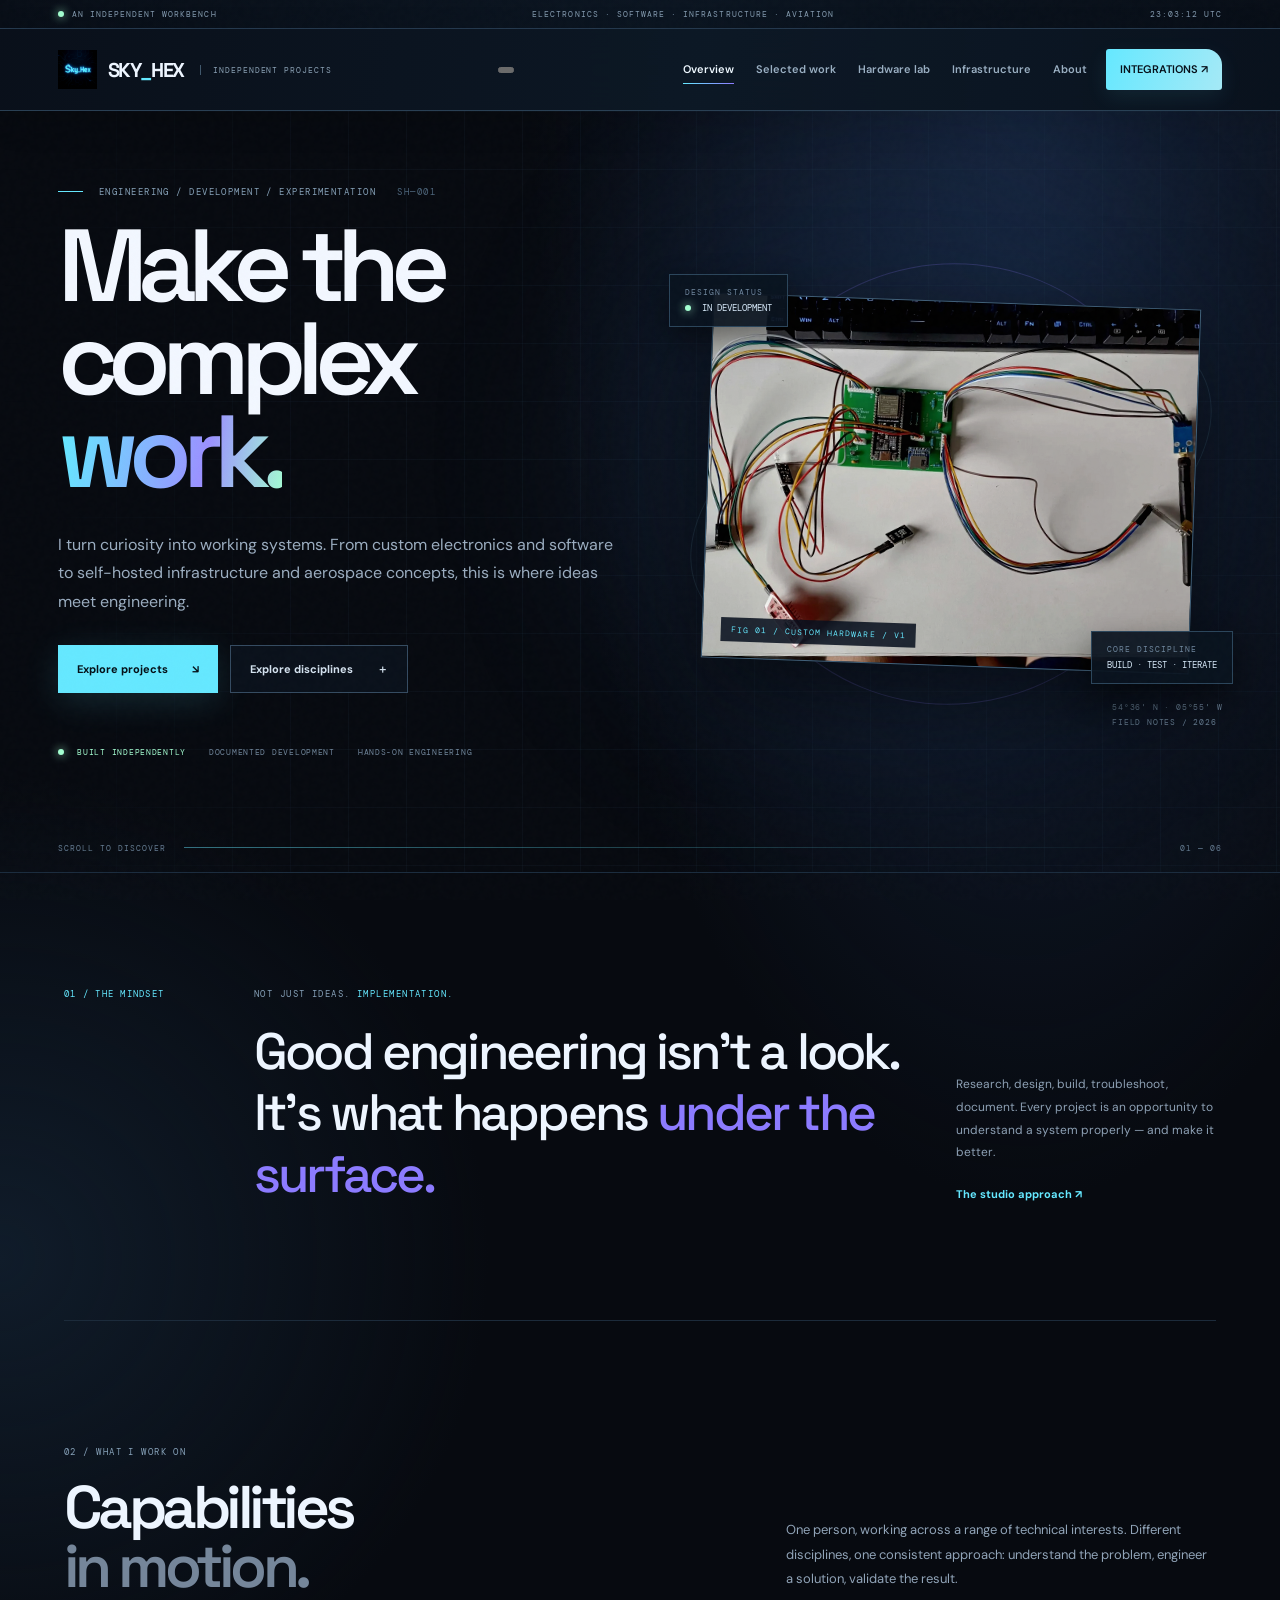
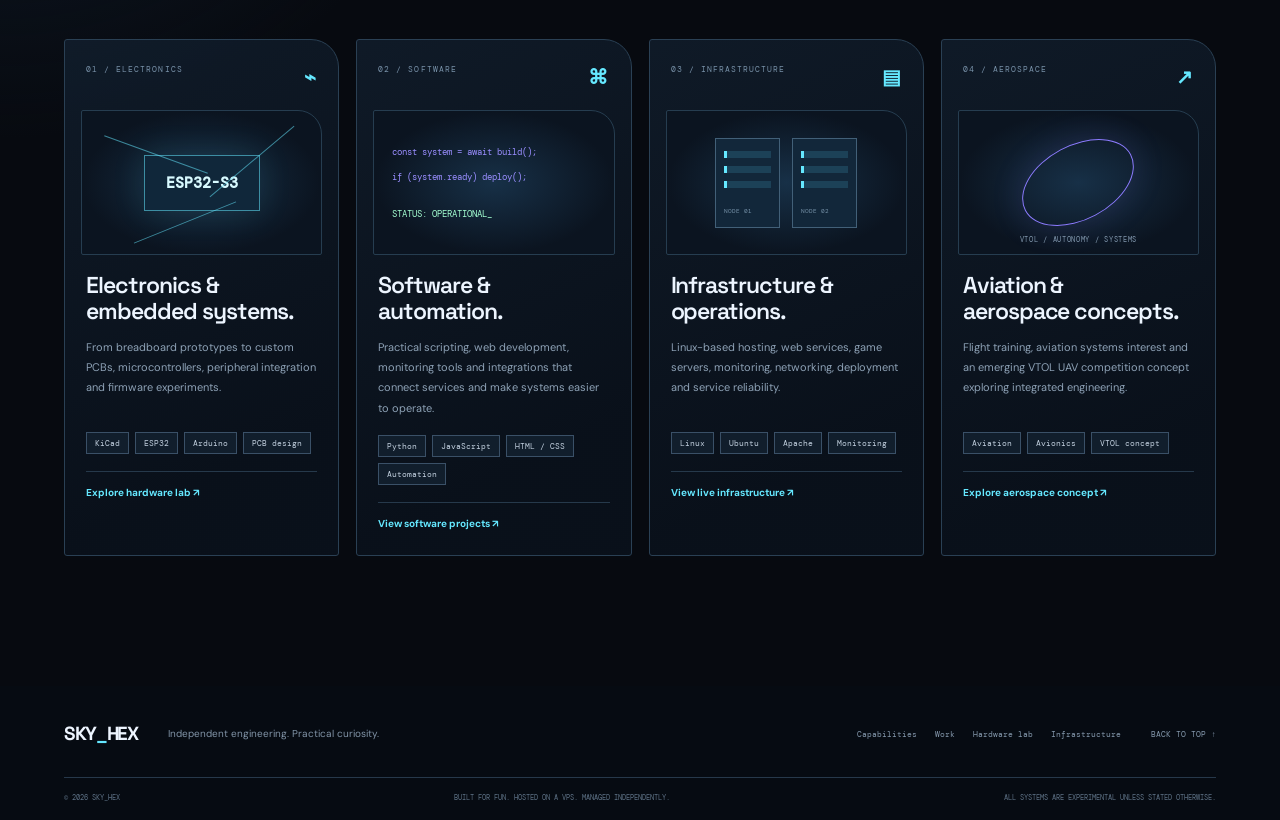
==== commit 40a59aa5: "Update contact email across main website" ====
--- a/index.html
+++ b/index.html
@@ -29,7 +29,7 @@
 <article class="case-study"><div class="case-media"><img src="assets/20261005_164000.webp" alt="Custom Bruce device PCB and connected modules" loading="lazy"><span>CASE 001 / HARDWARE ENGINEERING</span></div><div class="case-content"><div class="case-meta">01 — EMBEDDED HARDWARE <b>● IN DEVELOPMENT</b></div><h3>From prototype<br>to custom hardware.</h3><p class="case-lede">Custom Bruce device / ESP32-S3 platform</p><p>A purpose-built two-layer PCB designed in KiCad to move a Bruce-based ESP32-S3 project beyond breadboard wiring and into a modular hardware platform.</p><p>The board brings together JST-connected peripherals including CC1101, nRF24L01 PA/LNA, PN532 NFC, microSD, GPS, display and IR hardware. The design has been manufactured and through-hole assembled; connected modules are undergoing initial testing. Physical buttons and final integration remain outstanding.</p><div class="case-stats"><div><b>2-LAYER</b><small>PCB DESIGN</small></div><div><b>ESP32-S3</b><small>CORE PLATFORM</small></div><div><b>V1</b><small>HARDWARE REVISION</small></div></div><div class="cap-tags"><span>KiCad</span><span>PCB layout</span><span>Embedded hardware</span><span>Testing</span></div><a class="button button-outline" href="#lab">Open engineering log ↘</a></div></article>
 <div class="case-grid"><article class="case-card"><div class="case-card-visual server-visual"><div class="server-cube"><i></i><i></i><i></i></div><span>LINUX / SELF-HOSTED</span></div><div class="case-card-body"><div class="case-meta">CASE 002 / INFRASTRUCTURE <b>● ONGOING</b></div><h3>Self-hosted services<br>& live telemetry.</h3><p>Linux VPS operations, Apache hosting, multiplayer servers, service monitoring and a public status interface. Includes public-facing status feeds, player telemetry, automated checks and operational dashboards for self-hosted services.</p><div class="cap-tags"><span>Ubuntu</span><span>Apache</span><span>Python</span><span>Monitoring</span></div><a class="card-link" href="#infrastructure">Inspect infrastructure ↗</a></div></article>
 <article class="case-card"><div class="case-card-visual aircraft-visual"><div class="aircraft-grid"></div><div class="aircraft-symbol">✧</div><span>VTOL / TDI / CONCEPT STAGE</span></div><div class="case-card-body"><div class="case-meta">CASE 003 / AEROSPACE <b>◌ EARLY CONCEPT</b></div><h3>Autonomous VTOL<br>UAV challenge.</h3><p>An emerging competition concept exploring how airframe design, embedded electronics, sensing, flight-control software and systems integration could come together in a vertical-take-off-and-landing aircraft.</p><p class="honest-note">An early teaser — not a completed or flight-tested aircraft.</p><div class="cap-tags"><span>Aerospace</span><span>Autonomy</span><span>Avionics</span><span>TDI</span></div></div></article></div>
-<div class="project-cta"><span>HAVE A TECHNICAL CHALLENGE?</span><p>Let's explore what can be built.</p><span class="inline-link">Sky_Hex@wearehackerone.com</span></div></div></section></div>
+<div class="project-cta"><span>HAVE A TECHNICAL CHALLENGE?</span><p>Let's explore what can be built.</p><span class="inline-link">sky.hexbusiness@gmail.com</span></div></div></section></div>
 
 <div class="page-view" data-page="lab" hidden id="page-lab"><section class="lab-section" id="lab"><div class="section-shell"><div class="section-heading"><div><p class="eyebrow">04 / HARDWARE LAB</p><h2>Designed on screen.<br><span class="muted-heading">Built on the bench.</span></h2></div><p class="section-intro">The workbench documents the full development path: initial breadboard experiments, schematic and PCB design, manufactured hardware, assembly and testing.</p></div>
 <div class="lab-intro"><div><span class="eyebrow cyan">FEATURED BUILD / BRUCE DEVICE V1</span><h3>One project.<br>Multiple engineering stages.</h3><p>A modular ESP32-S3 board designed to bring several peripherals together in a single, maintainable platform.</p><div class="lab-progress"><span>DEVELOPMENT STAGE</span><b>INTEGRATION & TESTING</b><i></i></div></div><div class="lab-intro-image"><img src="assets/20260928_154342.webp" alt="Manufactured bare Bruce PCB" loading="lazy"><span>FIG 02 / MANUFACTURED PCB</span></div></div>
@@ -67,13 +67,13 @@
 </div>
 <div class="webhook-showcase-foot"><span><i class="pulse-dot"></i> BUILT &amp; OPERATED INDEPENDENTLY</span><span>MONITOR · NOTIFY · RESPOND · IMPROVE</span></div>
 </section>
-<div class="infra-deep-dive"><div class="infra-deep-copy"><p class="eyebrow">BEHIND THE STATUS LIGHTS / INFRASTRUCTURE PRACTICE</p><h3>More than keeping a server online.</h3><p>Infrastructure is treated as a complete system: hosting, web delivery, service processes, monitoring, automation, access control and recovery. The goal is not simply to launch a service, but to understand how it behaves and make it observable.</p><p>The current environment includes an Ubuntu VPS, Apache-hosted websites, Python monitoring processes, game-server services, Git-based updates and defensive server hardening.</p><div class="infra-tags"><span>Ubuntu VPS</span><span>Apache</span><span>systemd</span><span>Python</span><span>SSH hardening</span><span>Fail2Ban</span><span>Git deployment</span></div></div><div class="infra-workflow"><div class="workflow-label">SERVICE LIFECYCLE</div><div class="workflow-step"><b>01</b><span><strong>Deploy</strong><small>Linux services, web applications and configuration</small></span></div><div class="workflow-step"><b>02</b><span><strong>Observe</strong><small>Health checks, logs, timestamps and public telemetry</small></span></div><div class="workflow-step"><b>03</b><span><strong>Automate</strong><small>Scheduled tasks, status reporting and notifications</small></span></div><div class="workflow-step"><b>04</b><span><strong>Maintain</strong><small>Updates, access controls, troubleshooting and recovery</small></span></div></div></div><div class="integration-offer"><div><p class="eyebrow">INTEGRATIONS / BUILT TO CONNECT</p><h3>Make your systems talk.</h3><p>Webhooks are already used across my own infrastructure for server status, player counts and history, downtime detection, security alerts and server resets. The same approach can connect APIs, websites, game servers and Discord — turning events into clear notifications, useful dashboards and automated workflows. Have a system that needs connecting? Let's explore what can be built.</p><div class="integration-tags"><span>WEBHOOKS</span><span>DISCORD</span><span>APIs</span><span>PYTHON</span><span>AUTOMATION</span></div><a class="button button-outline integration-page-link" href="/integrations/">Explore integration services ↗</a></div><div class="integration-contact"><span>HAVE AN INTEGRATION IDEA?</span><strong>LET'S CONNECT.</strong><span class="button button-outline">Sky_Hex@wearehackerone.com</span></div></div>
+<div class="infra-deep-dive"><div class="infra-deep-copy"><p class="eyebrow">BEHIND THE STATUS LIGHTS / INFRASTRUCTURE PRACTICE</p><h3>More than keeping a server online.</h3><p>Infrastructure is treated as a complete system: hosting, web delivery, service processes, monitoring, automation, access control and recovery. The goal is not simply to launch a service, but to understand how it behaves and make it observable.</p><p>The current environment includes an Ubuntu VPS, Apache-hosted websites, Python monitoring processes, game-server services, Git-based updates and defensive server hardening.</p><div class="infra-tags"><span>Ubuntu VPS</span><span>Apache</span><span>systemd</span><span>Python</span><span>SSH hardening</span><span>Fail2Ban</span><span>Git deployment</span></div></div><div class="infra-workflow"><div class="workflow-label">SERVICE LIFECYCLE</div><div class="workflow-step"><b>01</b><span><strong>Deploy</strong><small>Linux services, web applications and configuration</small></span></div><div class="workflow-step"><b>02</b><span><strong>Observe</strong><small>Health checks, logs, timestamps and public telemetry</small></span></div><div class="workflow-step"><b>03</b><span><strong>Automate</strong><small>Scheduled tasks, status reporting and notifications</small></span></div><div class="workflow-step"><b>04</b><span><strong>Maintain</strong><small>Updates, access controls, troubleshooting and recovery</small></span></div></div></div><div class="integration-offer"><div><p class="eyebrow">INTEGRATIONS / BUILT TO CONNECT</p><h3>Make your systems talk.</h3><p>Webhooks are already used across my own infrastructure for server status, player counts and history, downtime detection, security alerts and server resets. The same approach can connect APIs, websites, game servers and Discord — turning events into clear notifications, useful dashboards and automated workflows. Have a system that needs connecting? Let's explore what can be built.</p><div class="integration-tags"><span>WEBHOOKS</span><span>DISCORD</span><span>APIs</span><span>PYTHON</span><span>AUTOMATION</span></div><a class="button button-outline integration-page-link" href="/integrations/">Explore integration services ↗</a></div><div class="integration-contact"><span>HAVE AN INTEGRATION IDEA?</span><strong>LET'S CONNECT.</strong><span class="button button-outline">sky.hexbusiness@gmail.com</span></div></div>
 <div class="infrastructure-capabilities"><span>INFRASTRUCTURE TOOLKIT</span><b>Linux administration</b><b>Apache web hosting</b><b>Python monitoring</b><b>Service automation</b><b>Network configuration</b><b>Public telemetry</b><b>Git-based deployment</b></div></div></section></div>
 
-<div class="page-view" data-page="about" hidden id="page-about"><section class="studio-section section-shell" id="about"><div class="studio-left"><p class="eyebrow">06 / THE STUDIO</p><h2>Curiosity is<br>the <span class="gradient-text">engine.</span></h2><div class="studio-mark">SH<span>_</span></div></div><div class="studio-right"><p class="studio-lede">Sky_Hex is my independent engineering and technology project hub, built around learning through practical work.</p><p>I work across electronics, computing, aviation, networking, software and infrastructure. The aim is to understand how things work by designing, building, operating, testing and improving them — then documenting the process honestly.</p><p>This is a growing collection of hands-on work, documented as an independent engineering portfolio. Projects are labelled accurately: complete, ongoing or at concept stage.</p><div class="studio-principles"><div><b>01</b><span><strong>Understand the system</strong><small>Research the problem before reaching for a solution.</small></span></div><div><b>02</b><span><strong>Build with intent</strong><small>Turn concepts into practical prototypes and services.</small></span></div><div><b>03</b><span><strong>Test and document</strong><small>Record what works, what doesn't and what comes next.</small></span></div></div><div class="studio-links"><a href="https://github.com/109Giraffe" target="_blank" rel="noopener noreferrer">GitHub profile ↗</a><span>Sky_Hex@wearehackerone.com</span></div></div></section>
+<div class="page-view" data-page="about" hidden id="page-about"><section class="studio-section section-shell" id="about"><div class="studio-left"><p class="eyebrow">06 / THE STUDIO</p><h2>Curiosity is<br>the <span class="gradient-text">engine.</span></h2><div class="studio-mark">SH<span>_</span></div></div><div class="studio-right"><p class="studio-lede">Sky_Hex is my independent engineering and technology project hub, built around learning through practical work.</p><p>I work across electronics, computing, aviation, networking, software and infrastructure. The aim is to understand how things work by designing, building, operating, testing and improving them — then documenting the process honestly.</p><p>This is a growing collection of hands-on work, documented as an independent engineering portfolio. Projects are labelled accurately: complete, ongoing or at concept stage.</p><div class="studio-principles"><div><b>01</b><span><strong>Understand the system</strong><small>Research the problem before reaching for a solution.</small></span></div><div><b>02</b><span><strong>Build with intent</strong><small>Turn concepts into practical prototypes and services.</small></span></div><div><b>03</b><span><strong>Test and document</strong><small>Record what works, what doesn't and what comes next.</small></span></div></div><div class="studio-links"><a href="https://github.com/109Giraffe" target="_blank" rel="noopener noreferrer">GitHub profile ↗</a><span>sky.hexbusiness@gmail.com</span></div></div></section>
 <section class="community-section"><div class="section-shell community-layout"><div class="community-art"><img src="assets/Screenshot%202024-11-23%20220731.png" alt="Aviators Chasing Team community banner" loading="lazy"><img class="community-logo" src="assets/Aviators%20Chasing%20Team%20logo%20design.png" alt="Aviators Chasing Team logo" loading="lazy"><span>COMMUNITY / PARTNER NETWORK</span></div><div class="community-copy"><p class="eyebrow">BEYOND THE WORKBENCH</p><h2>Engineering is better<br>with <span>good people.</span></h2><p>Sky_Hex is also connected to Aviators Chasing Team, an aviation-themed storm-chasing community. The community brings enthusiasts together, shares experiences and provides access to multiplayer game servers and events.</p><div class="cap-tags"><span>Aviation</span><span>Storm chasing</span><span>Community</span><span>Multiplayer</span></div><div class="community-actions"><a class="button button-primary" href="https://discord.gg/yEB6D96JBm" target="_blank" rel="noopener noreferrer">Join the Discord ↗</a><a class="inline-link" href="https://teamaviators.co.uk" target="_blank" rel="noopener noreferrer">Visit team website ↗</a></div></div></div></section>
 
-<section class="contact-section"><div class="section-shell contact-inner"><div><p class="eyebrow">HAVE SOMETHING INTERESTING IN MIND?</p><h2>Let's make<br><span>something work.</span></h2></div><div class="contact-email">Sky_Hex@wearehackerone.com</div></div></section></div>
+<section class="contact-section"><div class="section-shell contact-inner"><div><p class="eyebrow">HAVE SOMETHING INTERESTING IN MIND?</p><h2>Let's make<br><span>something work.</span></h2></div><div class="contact-email">sky.hexbusiness@gmail.com</div></div></section></div>
 </main>
 <footer class="site-footer"><div class="section-shell footer-main"><a class="footer-brand" href="#home">SKY<span>_</span>HEX</a><p>Independent engineering. Practical curiosity.</p><div class="footer-nav"><a href="#capabilities">Capabilities</a><a href="#work">Work</a><a href="#lab">Hardware lab</a><a href="#infrastructure">Infrastructure</a></div><a href="#home" class="back-top">BACK TO TOP ↑</a></div><div class="section-shell footer-bottom"><span>© <span id="year"></span> SKY_HEX</span><span>BUILT FOR FUN. HOSTED ON A VPS. MANAGED INDEPENDENTLY.</span><span>ALL SYSTEMS ARE EXPERIMENTAL UNLESS STATED OTHERWISE.</span></div></footer>
 <div class="command-palette" id="commandPalette" aria-hidden="true"><div class="command-backdrop" data-close-command></div><div class="command-window" role="dialog" aria-modal="true" aria-label="Quick navigation"><div class="command-top">QUICK NAVIGATION <button id="closeCommand" type="button">ESC</button></div><label class="command-search">⌕ <input id="commandInput" type="search" placeholder="Search sections and projects…"><kbd>ENTER</kbd></label><div class="command-results" id="commandResults"><button data-target="#capabilities"><span>01</span><b>Capabilities</b><small>DISCIPLINES</small></button><button data-target="#work"><span>02</span><b>Selected work</b><small>PROJECTS</small></button><button data-target="#lab"><span>03</span><b>Hardware lab</b><small>ELECTRONICS</small></button><button data-target="#infrastructure"><span>04</span><b>Live infrastructure</b><small>OPERATIONS</small></button><button data-target="#about"><span>05</span><b>Studio profile</b><small>ABOUT</small></button></div><div class="command-foot">CTRL / ⌘ K TO OPEN <span>ESC TO CLOSE</span></div></div></div>
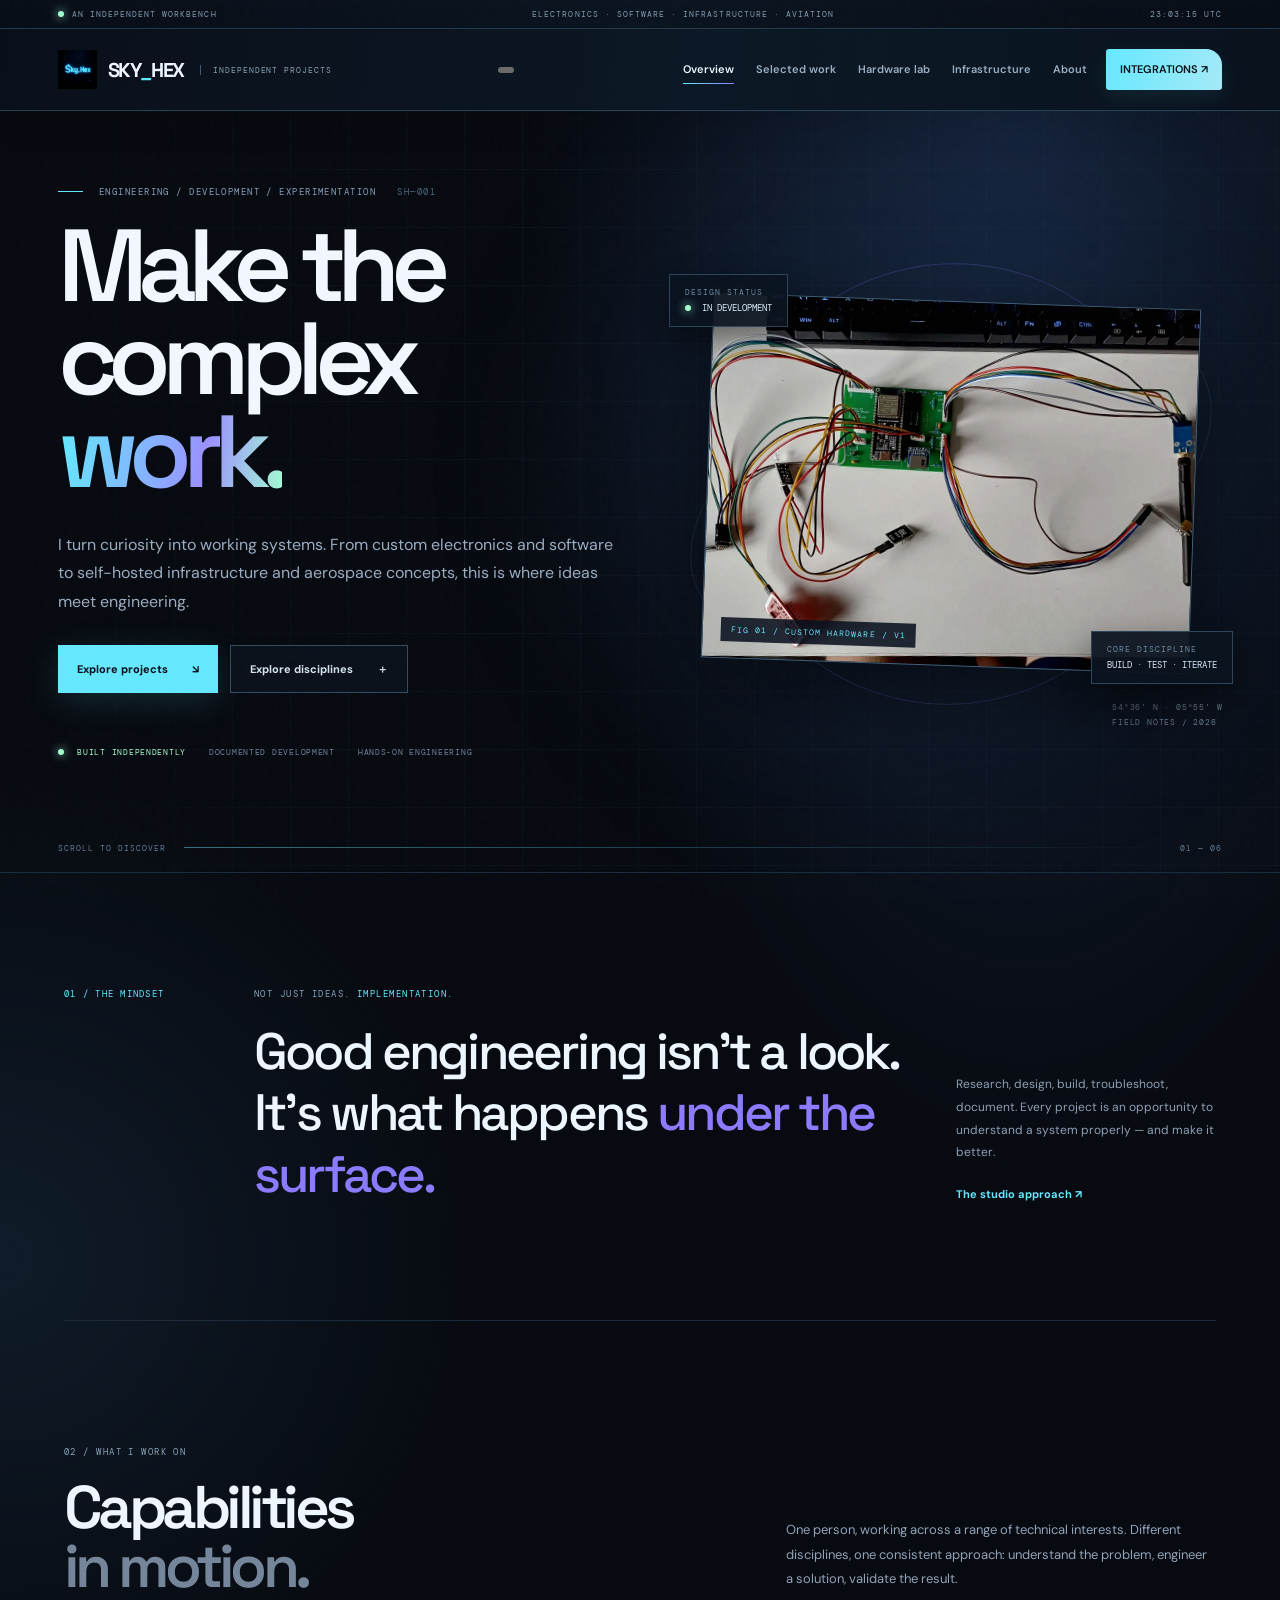
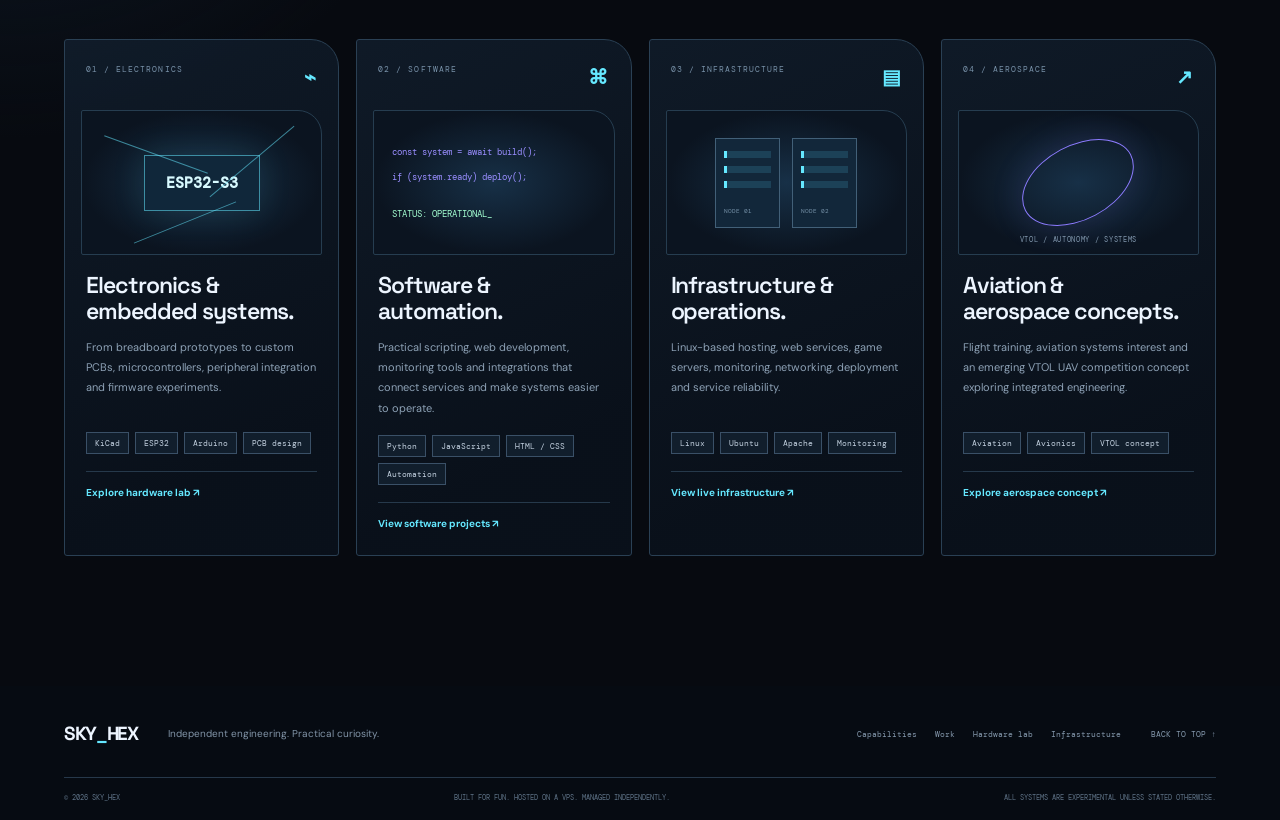
==== commit 1b358f4b: "Add Google Search Console verification meta tag" ====
--- a/index.html
+++ b/index.html
@@ -1,6 +1,7 @@
 <!doctype html>
 <html lang="en"><head>
-<meta charset="utf-8"><meta name="viewport" content="width=device-width,initial-scale=1">
+<meta charset="utf-8">
+<meta name="google-site-verification" content="SBZKIb5XNIs8Oc33oGKw5BdLd8cp1a49acCzMWrtUQM" /><meta name="viewport" content="width=device-width,initial-scale=1">
 <meta name="theme-color" content="#070a10"><meta name="color-scheme" content="dark">
 <meta name="description" content="Sky_Hex — independent engineering, electronics, software, infrastructure and aerospace projects.">
 <meta property="og:title" content="Sky_Hex — Engineering Beyond the Brief"><meta property="og:description" content="Electronics. Software. Infrastructure. Aerospace. Ideas turned into working systems."><meta property="og:type" content="website">
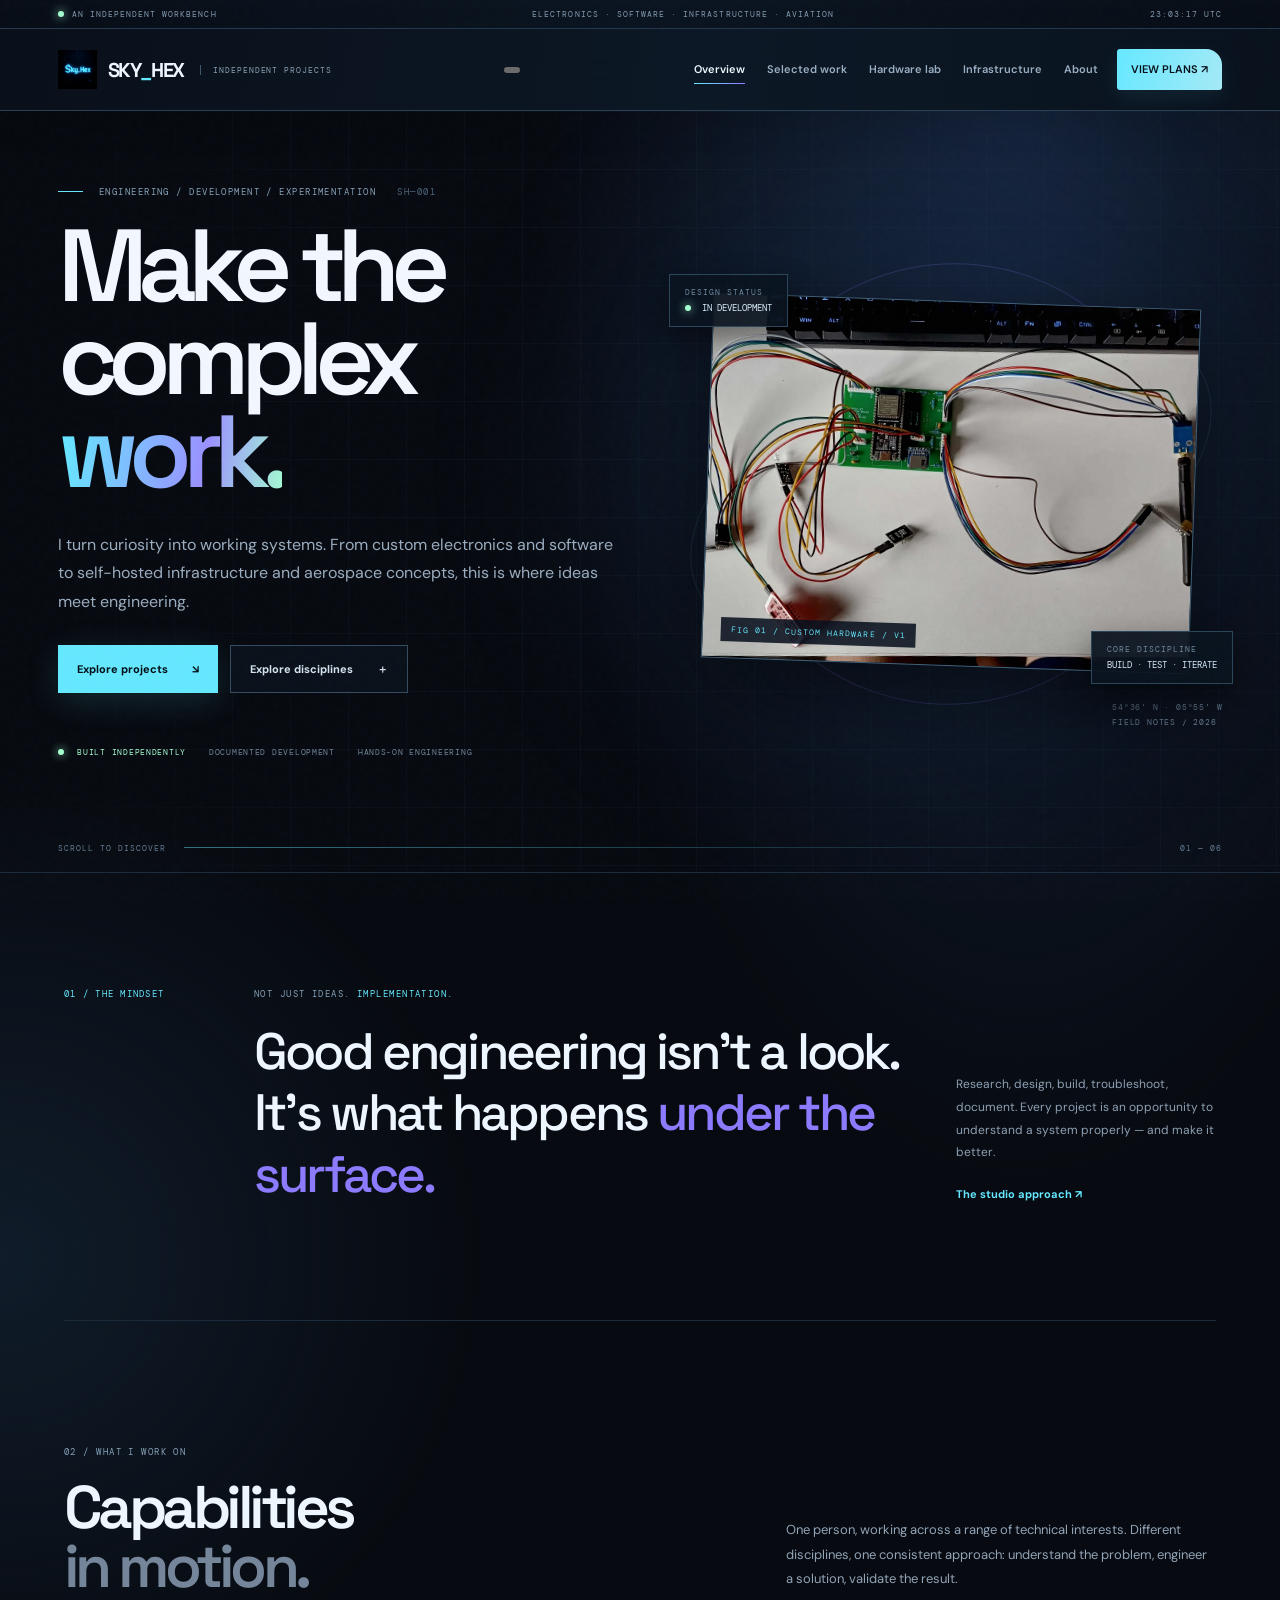
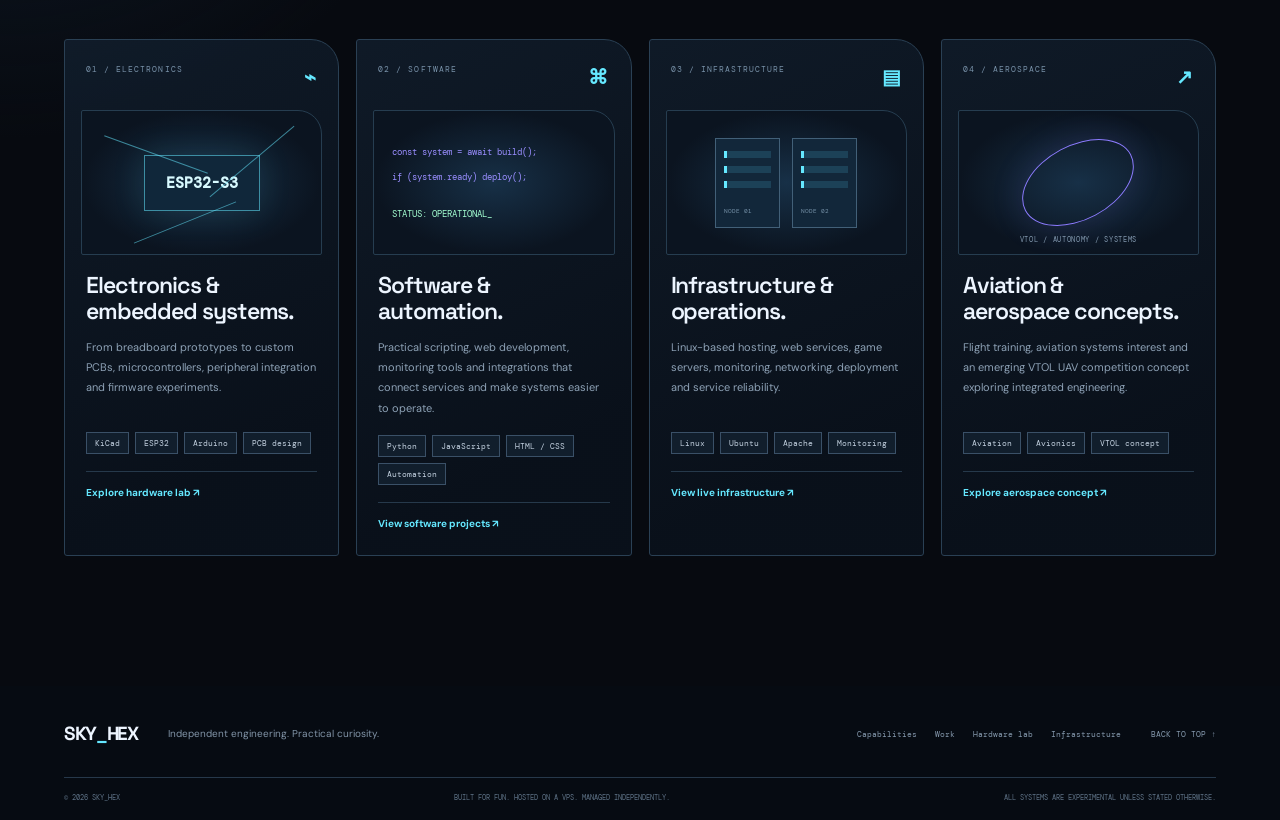
==== commit 6356580f: "Make products and plans prominent on main site" ====
--- a/index.html
+++ b/index.html
@@ -11,7 +11,7 @@
 <link rel="stylesheet" href="style.css"><script src="script.js" defer></script></head><body>
 <a class="skip-link" href="#main">Skip to content</a><div class="noise-layer"></div>
 <div class="topline"><span><i class="pulse-dot"></i> AN INDEPENDENT WORKBENCH</span><span>ELECTRONICS · SOFTWARE · INFRASTRUCTURE · AVIATION</span><span id="localClock">--:--:-- UTC</span></div>
-<header class="site-header" id="siteHeader"><a class="brand" href="#home" aria-label="Sky Hex home"><img src="assets/Logo.png" alt=""><span>SKY<span class="cyan">_</span>HEX</span><small>INDEPENDENT PROJECTS</small></a><button class="menu-toggle" id="menuToggle" aria-expanded="false" aria-controls="primaryNav" aria-label="Open navigation"><span></span><span></span></button><nav class="main-nav" id="primaryNav" aria-label="Main navigation"><button class="nav-tab active" type="button" data-page-target="overview" aria-current="page">Overview</button><button class="nav-tab" type="button" data-page-target="work">Selected work</button><button class="nav-tab" type="button" data-page-target="lab">Hardware lab</button><button class="nav-tab" type="button" data-page-target="infrastructure">Infrastructure</button><button class="nav-tab" type="button" data-page-target="about">About</button><a class="nav-cta" href="/integrations/">INTEGRATIONS ↗</a></nav></header>
+<header class="site-header" id="siteHeader"><a class="brand" href="#home" aria-label="Sky Hex home"><img src="assets/Logo.png" alt=""><span>SKY<span class="cyan">_</span>HEX</span><small>INDEPENDENT PROJECTS</small></a><button class="menu-toggle" id="menuToggle" aria-expanded="false" aria-controls="primaryNav" aria-label="Open navigation"><span></span><span></span></button><nav class="main-nav" id="primaryNav" aria-label="Main navigation"><button class="nav-tab active" type="button" data-page-target="overview" aria-current="page">Overview</button><button class="nav-tab" type="button" data-page-target="work">Selected work</button><button class="nav-tab" type="button" data-page-target="lab">Hardware lab</button><button class="nav-tab" type="button" data-page-target="infrastructure">Infrastructure</button><button class="nav-tab" type="button" data-page-target="about">About</button><a class="nav-cta" href="/integrations/products.html">VIEW PLANS ↗</a></nav></header>
 <div class="scroll-progress" id="scrollProgress"></div>
 <main id="main">
 <div class="page-view is-active" data-page="overview" id="page-overview"><section class="hero" id="home"><div class="hero-grid"></div><div class="hero-glow"></div><div class="hero-inner"><div class="hero-copy"><p class="eyebrow"><span class="eyebrow-line"></span> ENGINEERING / DEVELOPMENT / EXPERIMENTATION <span class="hero-index">SH—001</span></p><h1>Make the<br>complex <span class="gradient-text">work.</span></h1><p class="hero-lede">I turn curiosity into working systems. From custom electronics and software to self-hosted infrastructure and aerospace concepts, this is where ideas meet engineering.</p><div class="hero-actions"><a class="button button-primary" href="#work">Explore projects <b>↘</b></a><a class="button button-ghost" href="#capabilities">Explore disciplines <b>＋</b></a></div><div class="hero-proof"><span><i class="pulse-dot"></i> BUILT INDEPENDENTLY</span><span>DOCUMENTED DEVELOPMENT</span><span>HANDS-ON ENGINEERING</span></div></div><div class="hero-visual"><div class="visual-orbit orbit-one"></div><div class="visual-orbit orbit-two"></div><div class="hero-image"><img src="assets/20261005_164000.webp" alt="Custom ESP32-S3 Bruce PCB with connected peripheral modules"><span>FIG 01 / CUSTOM HARDWARE / V1</span></div><div class="floating-readout readout-a"><small>DESIGN STATUS</small><strong><i class="pulse-dot"></i> IN DEVELOPMENT</strong></div><div class="floating-readout readout-b"><small>CORE DISCIPLINE</small><strong>BUILD · TEST · ITERATE</strong></div><div class="hero-serial">54°36' N · 05°55' W<br>FIELD NOTES / 2026</div></div></div><div class="hero-bottom">SCROLL TO DISCOVER <i></i> 01 — 06</div></section>
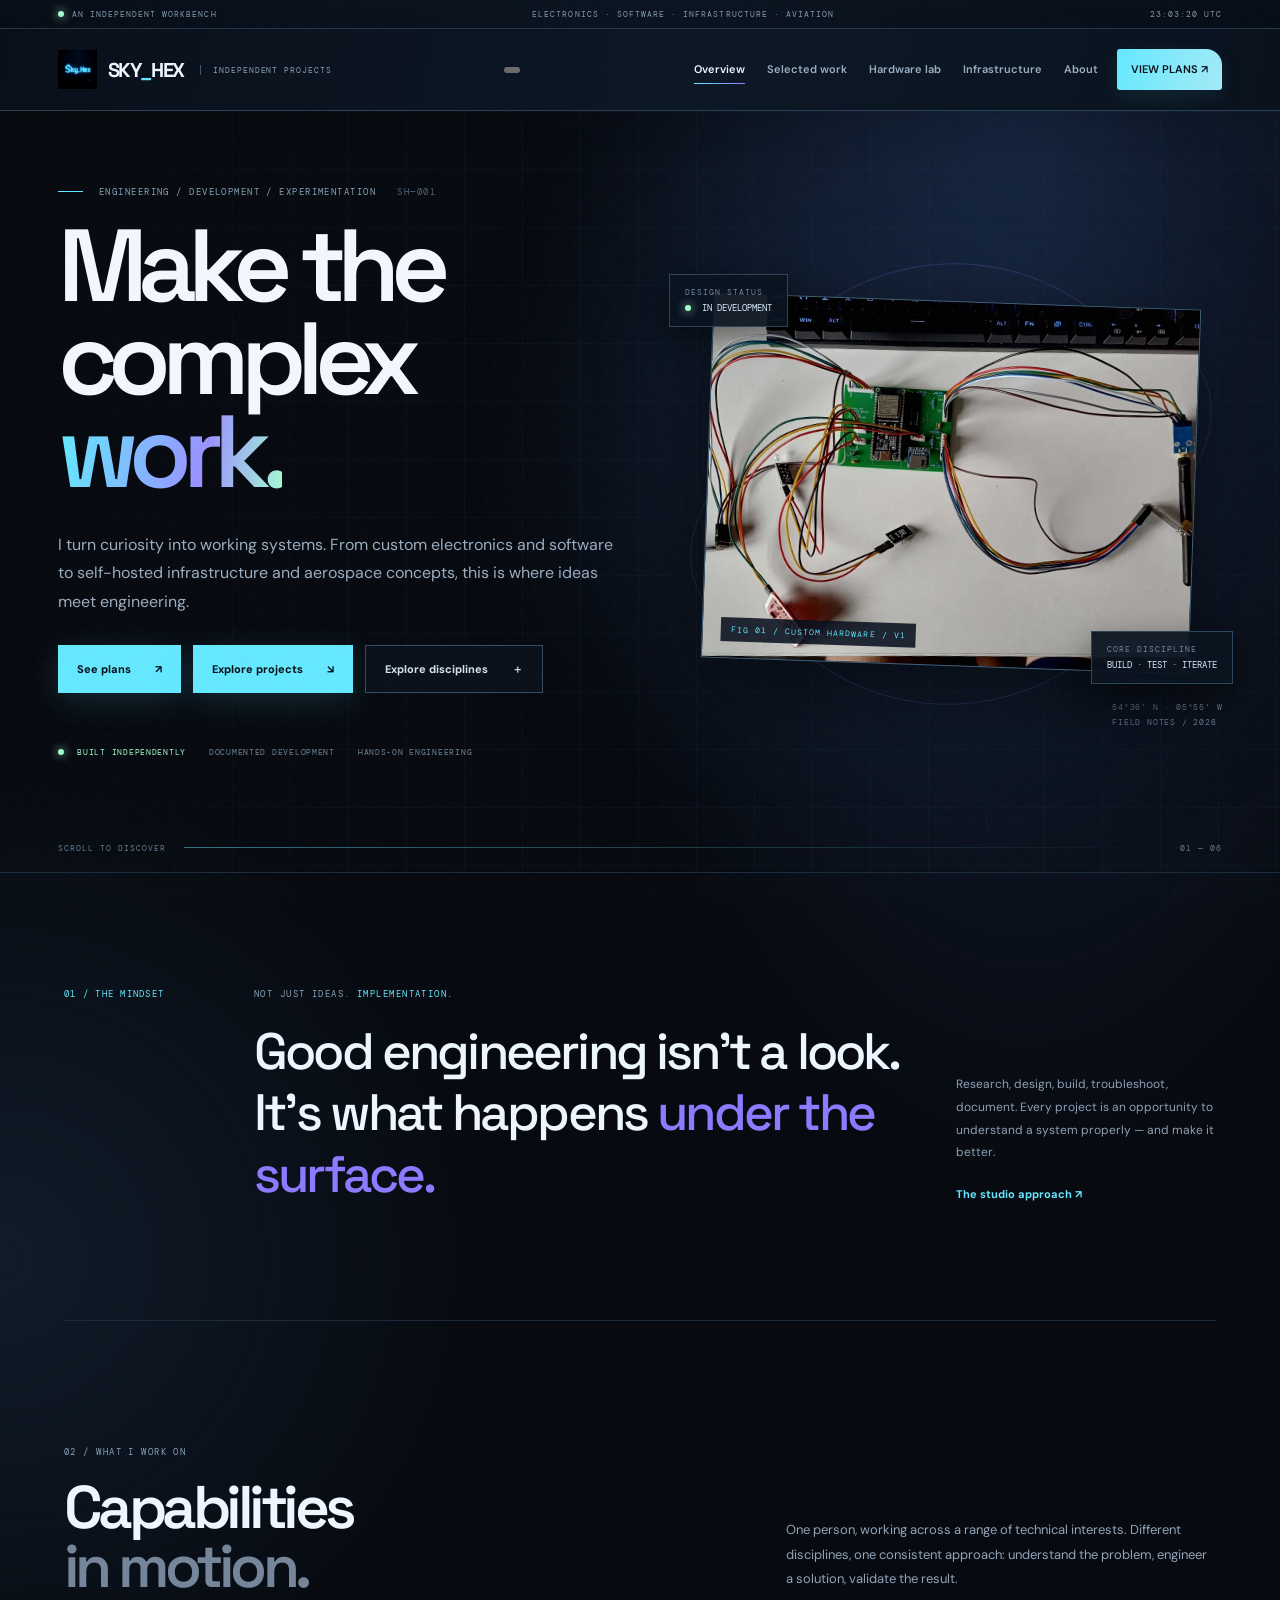
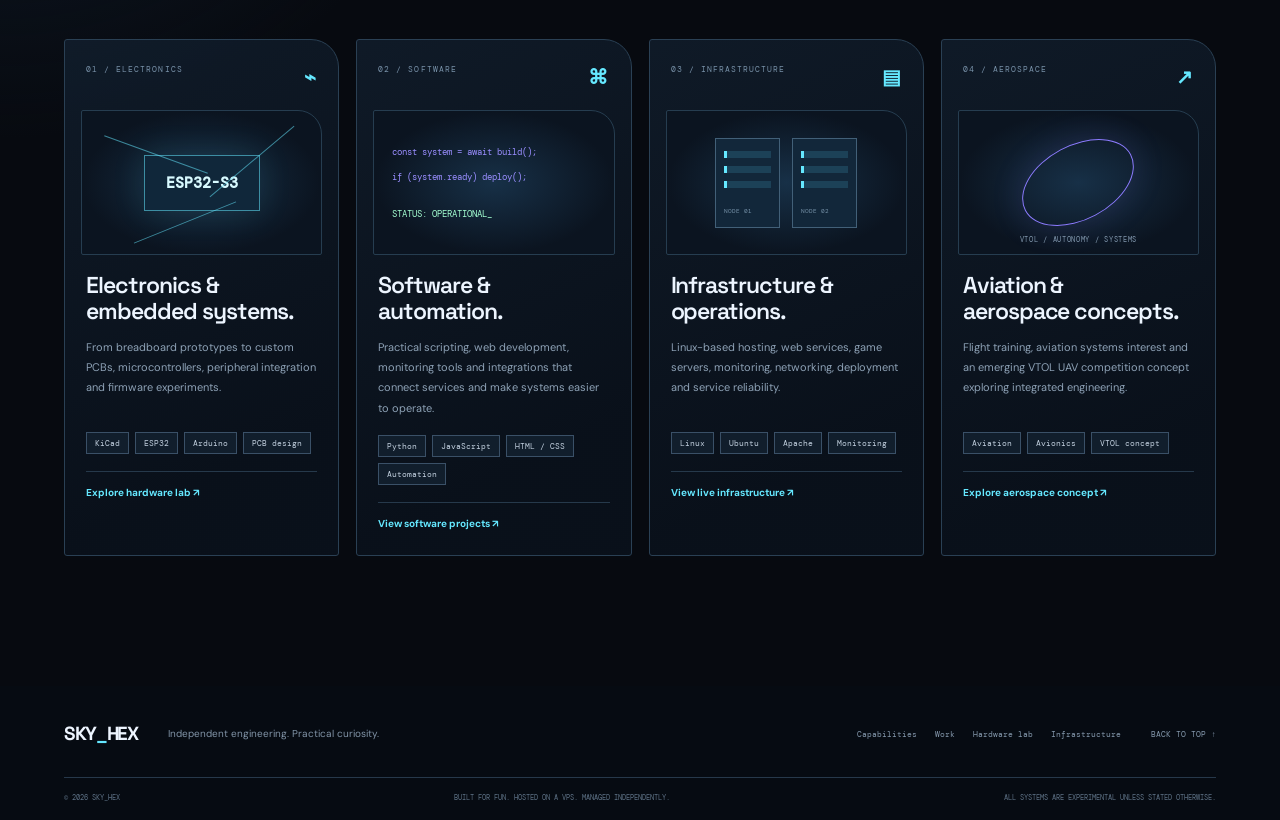
==== commit bbdc6c01: "Add See Plans button to main homepage hero" ====
--- a/index.html
+++ b/index.html
@@ -14,7 +14,7 @@
 <header class="site-header" id="siteHeader"><a class="brand" href="#home" aria-label="Sky Hex home"><img src="assets/Logo.png" alt=""><span>SKY<span class="cyan">_</span>HEX</span><small>INDEPENDENT PROJECTS</small></a><button class="menu-toggle" id="menuToggle" aria-expanded="false" aria-controls="primaryNav" aria-label="Open navigation"><span></span><span></span></button><nav class="main-nav" id="primaryNav" aria-label="Main navigation"><button class="nav-tab active" type="button" data-page-target="overview" aria-current="page">Overview</button><button class="nav-tab" type="button" data-page-target="work">Selected work</button><button class="nav-tab" type="button" data-page-target="lab">Hardware lab</button><button class="nav-tab" type="button" data-page-target="infrastructure">Infrastructure</button><button class="nav-tab" type="button" data-page-target="about">About</button><a class="nav-cta" href="/integrations/products.html">VIEW PLANS ↗</a></nav></header>
 <div class="scroll-progress" id="scrollProgress"></div>
 <main id="main">
-<div class="page-view is-active" data-page="overview" id="page-overview"><section class="hero" id="home"><div class="hero-grid"></div><div class="hero-glow"></div><div class="hero-inner"><div class="hero-copy"><p class="eyebrow"><span class="eyebrow-line"></span> ENGINEERING / DEVELOPMENT / EXPERIMENTATION <span class="hero-index">SH—001</span></p><h1>Make the<br>complex <span class="gradient-text">work.</span></h1><p class="hero-lede">I turn curiosity into working systems. From custom electronics and software to self-hosted infrastructure and aerospace concepts, this is where ideas meet engineering.</p><div class="hero-actions"><a class="button button-primary" href="#work">Explore projects <b>↘</b></a><a class="button button-ghost" href="#capabilities">Explore disciplines <b>＋</b></a></div><div class="hero-proof"><span><i class="pulse-dot"></i> BUILT INDEPENDENTLY</span><span>DOCUMENTED DEVELOPMENT</span><span>HANDS-ON ENGINEERING</span></div></div><div class="hero-visual"><div class="visual-orbit orbit-one"></div><div class="visual-orbit orbit-two"></div><div class="hero-image"><img src="assets/20261005_164000.webp" alt="Custom ESP32-S3 Bruce PCB with connected peripheral modules"><span>FIG 01 / CUSTOM HARDWARE / V1</span></div><div class="floating-readout readout-a"><small>DESIGN STATUS</small><strong><i class="pulse-dot"></i> IN DEVELOPMENT</strong></div><div class="floating-readout readout-b"><small>CORE DISCIPLINE</small><strong>BUILD · TEST · ITERATE</strong></div><div class="hero-serial">54°36' N · 05°55' W<br>FIELD NOTES / 2026</div></div></div><div class="hero-bottom">SCROLL TO DISCOVER <i></i> 01 — 06</div></section>
+<div class="page-view is-active" data-page="overview" id="page-overview"><section class="hero" id="home"><div class="hero-grid"></div><div class="hero-glow"></div><div class="hero-inner"><div class="hero-copy"><p class="eyebrow"><span class="eyebrow-line"></span> ENGINEERING / DEVELOPMENT / EXPERIMENTATION <span class="hero-index">SH—001</span></p><h1>Make the<br>complex <span class="gradient-text">work.</span></h1><p class="hero-lede">I turn curiosity into working systems. From custom electronics and software to self-hosted infrastructure and aerospace concepts, this is where ideas meet engineering.</p><div class="hero-actions"><a class="button button-primary" href="/integrations/products.html">See plans <b>↗</b></a> <a class="button button-primary" href="#work">Explore projects <b>↘</b></a><a class="button button-ghost" href="#capabilities">Explore disciplines <b>＋</b></a></div><div class="hero-proof"><span><i class="pulse-dot"></i> BUILT INDEPENDENTLY</span><span>DOCUMENTED DEVELOPMENT</span><span>HANDS-ON ENGINEERING</span></div></div><div class="hero-visual"><div class="visual-orbit orbit-one"></div><div class="visual-orbit orbit-two"></div><div class="hero-image"><img src="assets/20261005_164000.webp" alt="Custom ESP32-S3 Bruce PCB with connected peripheral modules"><span>FIG 01 / CUSTOM HARDWARE / V1</span></div><div class="floating-readout readout-a"><small>DESIGN STATUS</small><strong><i class="pulse-dot"></i> IN DEVELOPMENT</strong></div><div class="floating-readout readout-b"><small>CORE DISCIPLINE</small><strong>BUILD · TEST · ITERATE</strong></div><div class="hero-serial">54°36' N · 05°55' W<br>FIELD NOTES / 2026</div></div></div><div class="hero-bottom">SCROLL TO DISCOVER <i></i> 01 — 06</div></section>
 
 <section class="manifesto section-shell"><div class="section-kicker">01 / THE MINDSET</div><div><p class="eyebrow">NOT JUST IDEAS. <span class="cyan">IMPLEMENTATION.</span></p><h2>Good engineering isn't a look.<br>It's what happens <em>under the surface.</em></h2></div><div class="manifesto-side"><p>Research, design, build, troubleshoot, document. Every project is an opportunity to understand a system properly — and make it better.</p><a class="inline-link" href="#about">The studio approach ↗</a></div></section>
 
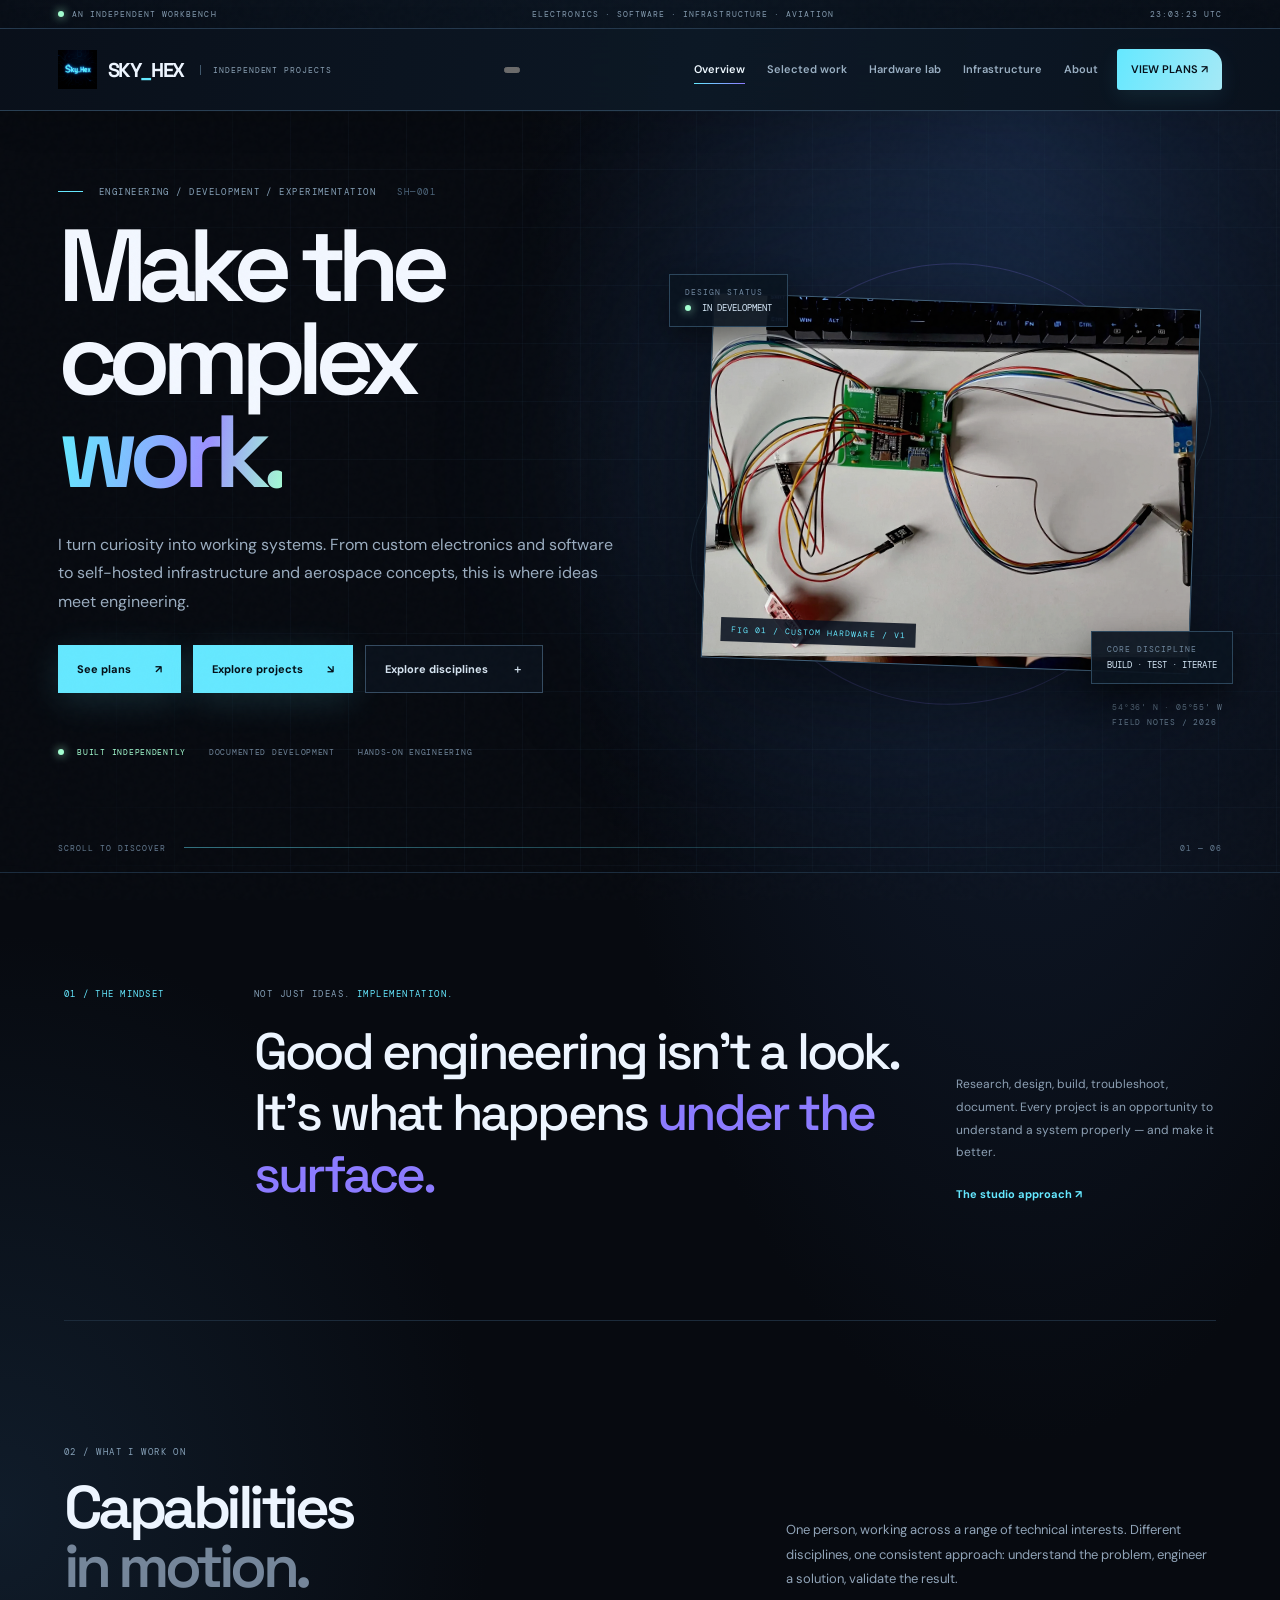
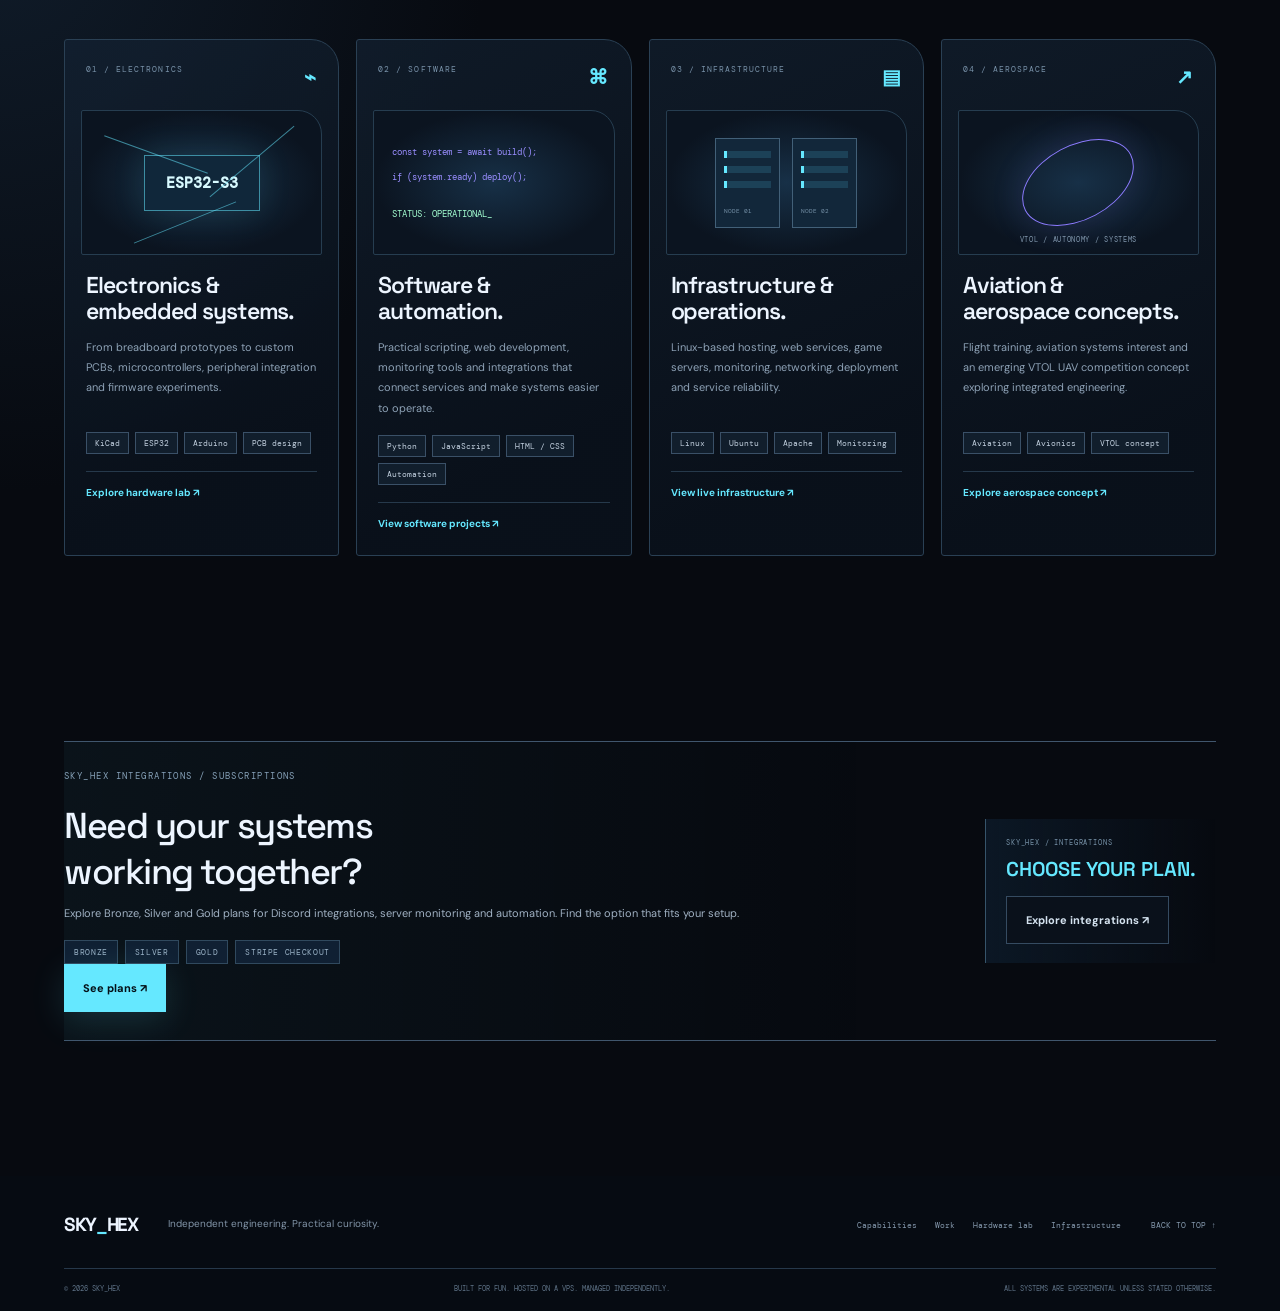
==== commit 54753d0d: "Add plans call-to-action within homepage content" ====
--- a/index.html
+++ b/index.html
@@ -24,7 +24,23 @@
 <article class="capability-card"><div class="cap-top">02 / SOFTWARE <b>⌘</b></div><div class="cap-graphic code-graphic"><span>const system = await build();</span><span>if (system.ready) deploy();</span><b>STATUS: OPERATIONAL_</b></div><h3>Software &<br>automation.</h3><p>Practical scripting, web development, monitoring tools and integrations that connect services and make systems easier to operate.</p><div class="cap-tags"><span>Python</span><span>JavaScript</span><span>HTML / CSS</span><span>Automation</span></div><a class="card-link" href="#work">View software projects ↗</a></article>
 <article class="capability-card"><div class="cap-top">03 / INFRASTRUCTURE <b>▤</b></div><div class="cap-graphic infra-graphic"><div class="rack-unit"><i></i><i></i><i></i><b>NODE 01</b></div><div class="rack-unit"><i></i><i></i><i></i><b>NODE 02</b></div></div><h3>Infrastructure &<br>operations.</h3><p>Linux-based hosting, web services, game servers, monitoring, networking, deployment and service reliability.</p><div class="cap-tags"><span>Linux</span><span>Ubuntu</span><span>Apache</span><span>Monitoring</span></div><a class="card-link" href="#infrastructure">View live infrastructure ↗</a></article>
 <article class="capability-card"><div class="cap-top">04 / AEROSPACE <b>↗</b></div><div class="cap-graphic aero-graphic"><div></div><span>VTOL / AUTONOMY / SYSTEMS</span></div><h3>Aviation &<br>aerospace concepts.</h3><p>Flight training, aviation systems interest and an emerging VTOL UAV competition concept exploring integrated engineering.</p><div class="cap-tags"><span>Aviation</span><span>Avionics</span><span>VTOL concept</span></div><a class="card-link" href="#work">Explore aerospace concept ↗</a></article>
-</div></section></div>
+</div></section>
+<section class="section-shell" aria-labelledby="plans-heading" style="padding-top:0;padding-bottom:110px">
+  <div class="integration-offer">
+    <div>
+      <p class="eyebrow">SKY_HEX INTEGRATIONS / SUBSCRIPTIONS</p>
+      <h3 id="plans-heading">Need your systems<br>working together?</h3>
+      <p>Explore Bronze, Silver and Gold plans for Discord integrations, server monitoring and automation. Find the option that fits your setup.</p>
+      <div class="integration-tags"><span>BRONZE</span><span>SILVER</span><span>GOLD</span><span>STRIPE CHECKOUT</span></div>
+      <a class="button button-primary" href="/integrations/products.html">See plans ↗</a>
+    </div>
+    <div class="integration-contact">
+      <span>SKY_HEX / INTEGRATIONS</span>
+      <strong>CHOOSE YOUR PLAN.</strong>
+      <a class="button button-outline" href="/integrations/">Explore integrations ↗</a>
+    </div>
+  </div>
+</section></div>
 
 <div class="page-view" data-page="work" hidden id="page-work"><section class="work-section" id="work"><div class="section-shell work-inner"><div class="section-heading"><div><p class="eyebrow">03 / SELECTED WORK</p><h2>Ideas, meet<br><span class="muted-heading">reality.</span></h2></div><p class="section-intro">A closer look at selected builds, live systems and concepts. Each project is presented honestly — including what works, what is being tested and what comes next.</p></div>
 <article class="case-study"><div class="case-media"><img src="assets/20261005_164000.webp" alt="Custom Bruce device PCB and connected modules" loading="lazy"><span>CASE 001 / HARDWARE ENGINEERING</span></div><div class="case-content"><div class="case-meta">01 — EMBEDDED HARDWARE <b>● IN DEVELOPMENT</b></div><h3>From prototype<br>to custom hardware.</h3><p class="case-lede">Custom Bruce device / ESP32-S3 platform</p><p>A purpose-built two-layer PCB designed in KiCad to move a Bruce-based ESP32-S3 project beyond breadboard wiring and into a modular hardware platform.</p><p>The board brings together JST-connected peripherals including CC1101, nRF24L01 PA/LNA, PN532 NFC, microSD, GPS, display and IR hardware. The design has been manufactured and through-hole assembled; connected modules are undergoing initial testing. Physical buttons and final integration remain outstanding.</p><div class="case-stats"><div><b>2-LAYER</b><small>PCB DESIGN</small></div><div><b>ESP32-S3</b><small>CORE PLATFORM</small></div><div><b>V1</b><small>HARDWARE REVISION</small></div></div><div class="cap-tags"><span>KiCad</span><span>PCB layout</span><span>Embedded hardware</span><span>Testing</span></div><a class="button button-outline" href="#lab">Open engineering log ↘</a></div></article>
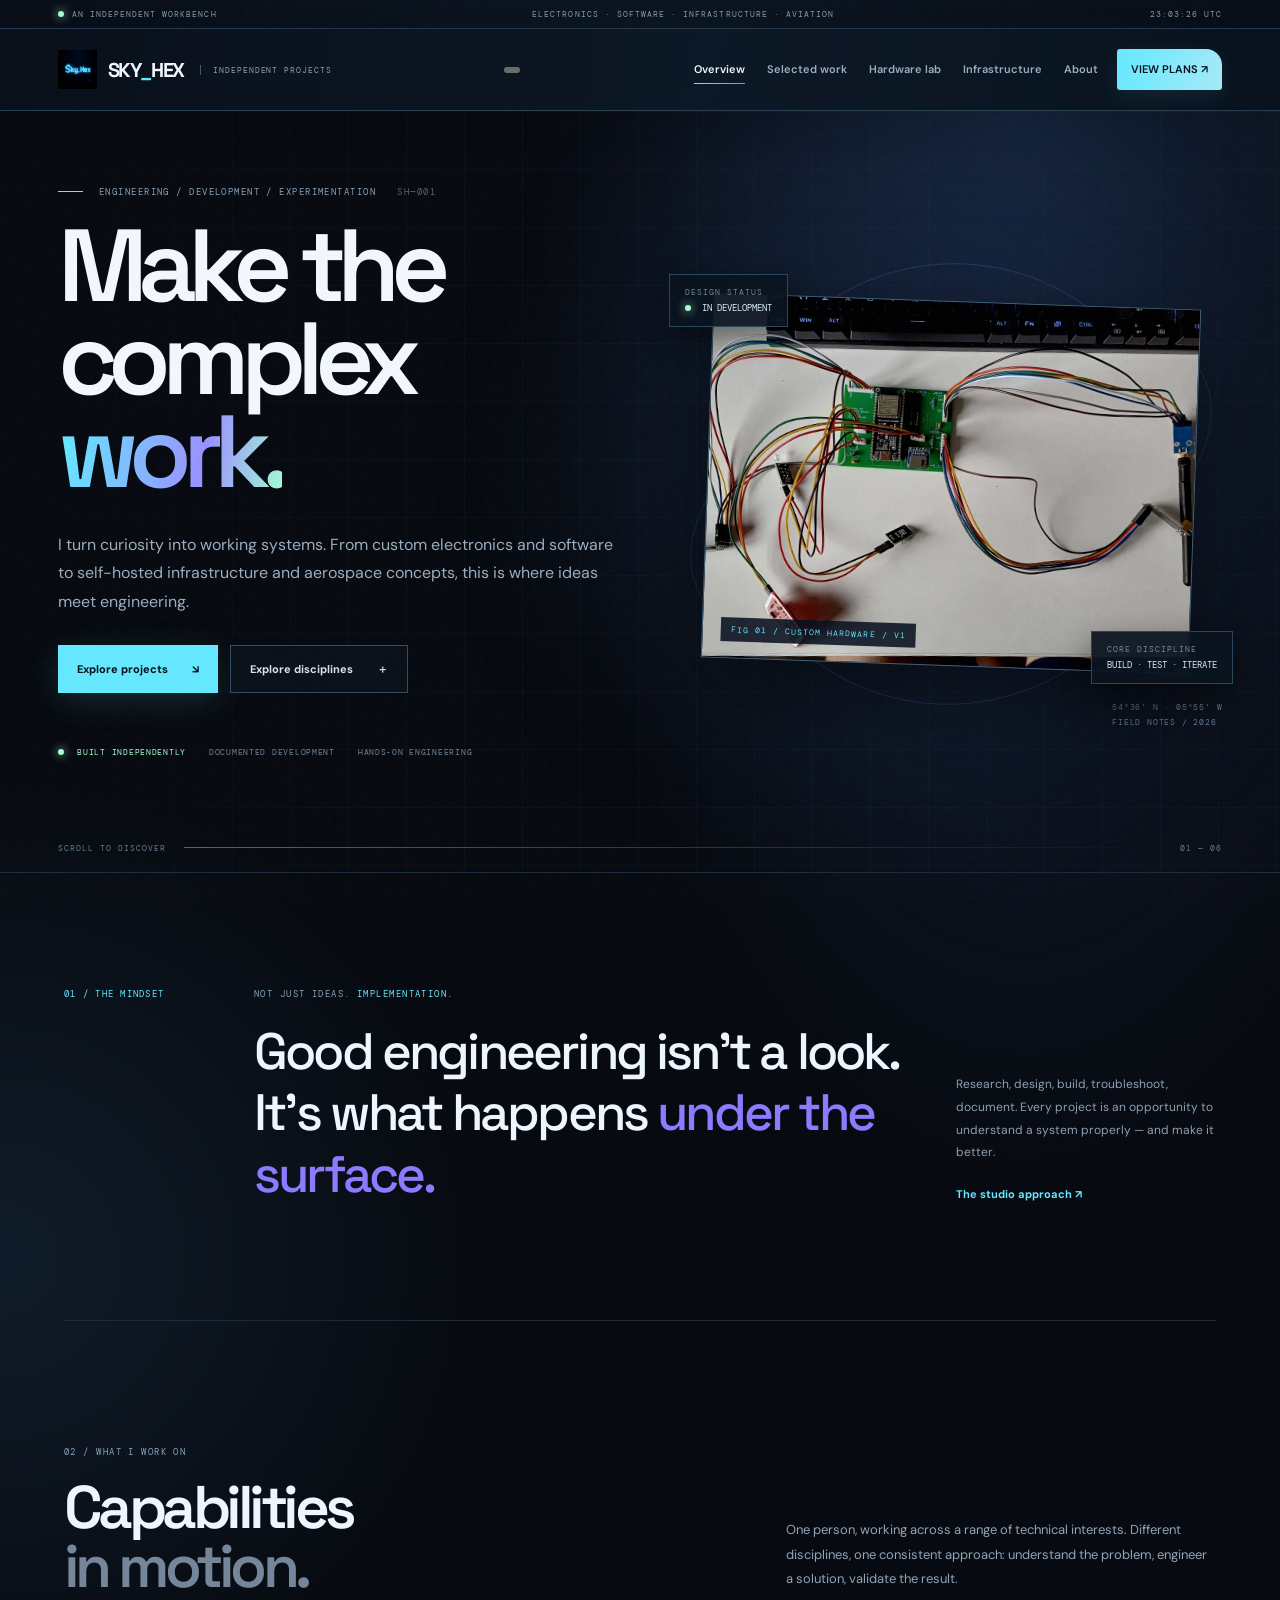
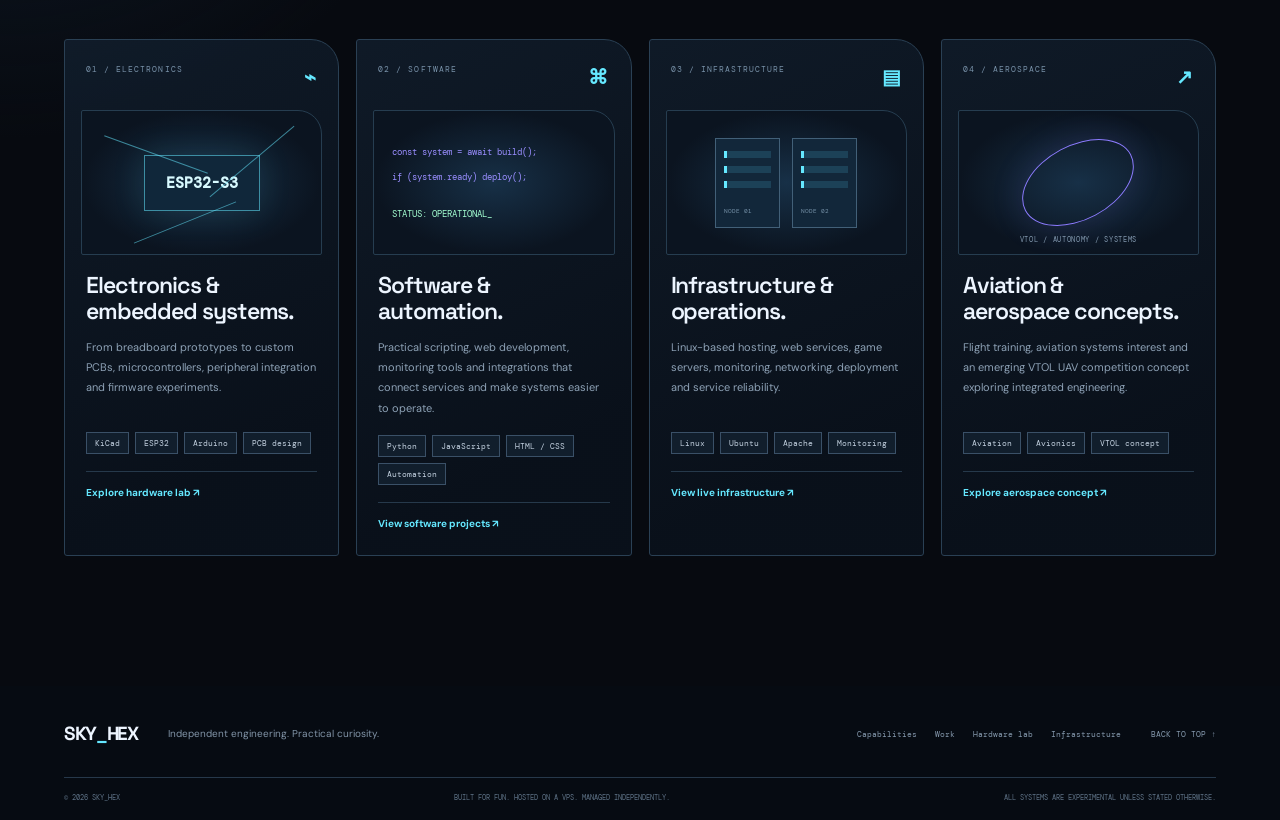
==== commit 775de438: "Remove homepage plans button and promotional section" ====
--- a/index.html
+++ b/index.html
@@ -14,7 +14,7 @@
 <header class="site-header" id="siteHeader"><a class="brand" href="#home" aria-label="Sky Hex home"><img src="assets/Logo.png" alt=""><span>SKY<span class="cyan">_</span>HEX</span><small>INDEPENDENT PROJECTS</small></a><button class="menu-toggle" id="menuToggle" aria-expanded="false" aria-controls="primaryNav" aria-label="Open navigation"><span></span><span></span></button><nav class="main-nav" id="primaryNav" aria-label="Main navigation"><button class="nav-tab active" type="button" data-page-target="overview" aria-current="page">Overview</button><button class="nav-tab" type="button" data-page-target="work">Selected work</button><button class="nav-tab" type="button" data-page-target="lab">Hardware lab</button><button class="nav-tab" type="button" data-page-target="infrastructure">Infrastructure</button><button class="nav-tab" type="button" data-page-target="about">About</button><a class="nav-cta" href="/integrations/products.html">VIEW PLANS ↗</a></nav></header>
 <div class="scroll-progress" id="scrollProgress"></div>
 <main id="main">
-<div class="page-view is-active" data-page="overview" id="page-overview"><section class="hero" id="home"><div class="hero-grid"></div><div class="hero-glow"></div><div class="hero-inner"><div class="hero-copy"><p class="eyebrow"><span class="eyebrow-line"></span> ENGINEERING / DEVELOPMENT / EXPERIMENTATION <span class="hero-index">SH—001</span></p><h1>Make the<br>complex <span class="gradient-text">work.</span></h1><p class="hero-lede">I turn curiosity into working systems. From custom electronics and software to self-hosted infrastructure and aerospace concepts, this is where ideas meet engineering.</p><div class="hero-actions"><a class="button button-primary" href="/integrations/products.html">See plans <b>↗</b></a> <a class="button button-primary" href="#work">Explore projects <b>↘</b></a><a class="button button-ghost" href="#capabilities">Explore disciplines <b>＋</b></a></div><div class="hero-proof"><span><i class="pulse-dot"></i> BUILT INDEPENDENTLY</span><span>DOCUMENTED DEVELOPMENT</span><span>HANDS-ON ENGINEERING</span></div></div><div class="hero-visual"><div class="visual-orbit orbit-one"></div><div class="visual-orbit orbit-two"></div><div class="hero-image"><img src="assets/20261005_164000.webp" alt="Custom ESP32-S3 Bruce PCB with connected peripheral modules"><span>FIG 01 / CUSTOM HARDWARE / V1</span></div><div class="floating-readout readout-a"><small>DESIGN STATUS</small><strong><i class="pulse-dot"></i> IN DEVELOPMENT</strong></div><div class="floating-readout readout-b"><small>CORE DISCIPLINE</small><strong>BUILD · TEST · ITERATE</strong></div><div class="hero-serial">54°36' N · 05°55' W<br>FIELD NOTES / 2026</div></div></div><div class="hero-bottom">SCROLL TO DISCOVER <i></i> 01 — 06</div></section>
+<div class="page-view is-active" data-page="overview" id="page-overview"><section class="hero" id="home"><div class="hero-grid"></div><div class="hero-glow"></div><div class="hero-inner"><div class="hero-copy"><p class="eyebrow"><span class="eyebrow-line"></span> ENGINEERING / DEVELOPMENT / EXPERIMENTATION <span class="hero-index">SH—001</span></p><h1>Make the<br>complex <span class="gradient-text">work.</span></h1><p class="hero-lede">I turn curiosity into working systems. From custom electronics and software to self-hosted infrastructure and aerospace concepts, this is where ideas meet engineering.</p><div class="hero-actions"><a class="button button-primary" href="#work">Explore projects <b>↘</b></a><a class="button button-ghost" href="#capabilities">Explore disciplines <b>＋</b></a></div><div class="hero-proof"><span><i class="pulse-dot"></i> BUILT INDEPENDENTLY</span><span>DOCUMENTED DEVELOPMENT</span><span>HANDS-ON ENGINEERING</span></div></div><div class="hero-visual"><div class="visual-orbit orbit-one"></div><div class="visual-orbit orbit-two"></div><div class="hero-image"><img src="assets/20261005_164000.webp" alt="Custom ESP32-S3 Bruce PCB with connected peripheral modules"><span>FIG 01 / CUSTOM HARDWARE / V1</span></div><div class="floating-readout readout-a"><small>DESIGN STATUS</small><strong><i class="pulse-dot"></i> IN DEVELOPMENT</strong></div><div class="floating-readout readout-b"><small>CORE DISCIPLINE</small><strong>BUILD · TEST · ITERATE</strong></div><div class="hero-serial">54°36' N · 05°55' W<br>FIELD NOTES / 2026</div></div></div><div class="hero-bottom">SCROLL TO DISCOVER <i></i> 01 — 06</div></section>
 
 <section class="manifesto section-shell"><div class="section-kicker">01 / THE MINDSET</div><div><p class="eyebrow">NOT JUST IDEAS. <span class="cyan">IMPLEMENTATION.</span></p><h2>Good engineering isn't a look.<br>It's what happens <em>under the surface.</em></h2></div><div class="manifesto-side"><p>Research, design, build, troubleshoot, document. Every project is an opportunity to understand a system properly — and make it better.</p><a class="inline-link" href="#about">The studio approach ↗</a></div></section>
 
@@ -25,22 +25,7 @@
 <article class="capability-card"><div class="cap-top">03 / INFRASTRUCTURE <b>▤</b></div><div class="cap-graphic infra-graphic"><div class="rack-unit"><i></i><i></i><i></i><b>NODE 01</b></div><div class="rack-unit"><i></i><i></i><i></i><b>NODE 02</b></div></div><h3>Infrastructure &<br>operations.</h3><p>Linux-based hosting, web services, game servers, monitoring, networking, deployment and service reliability.</p><div class="cap-tags"><span>Linux</span><span>Ubuntu</span><span>Apache</span><span>Monitoring</span></div><a class="card-link" href="#infrastructure">View live infrastructure ↗</a></article>
 <article class="capability-card"><div class="cap-top">04 / AEROSPACE <b>↗</b></div><div class="cap-graphic aero-graphic"><div></div><span>VTOL / AUTONOMY / SYSTEMS</span></div><h3>Aviation &<br>aerospace concepts.</h3><p>Flight training, aviation systems interest and an emerging VTOL UAV competition concept exploring integrated engineering.</p><div class="cap-tags"><span>Aviation</span><span>Avionics</span><span>VTOL concept</span></div><a class="card-link" href="#work">Explore aerospace concept ↗</a></article>
 </div></section>
-<section class="section-shell" aria-labelledby="plans-heading" style="padding-top:0;padding-bottom:110px">
-  <div class="integration-offer">
-    <div>
-      <p class="eyebrow">SKY_HEX INTEGRATIONS / SUBSCRIPTIONS</p>
-      <h3 id="plans-heading">Need your systems<br>working together?</h3>
-      <p>Explore Bronze, Silver and Gold plans for Discord integrations, server monitoring and automation. Find the option that fits your setup.</p>
-      <div class="integration-tags"><span>BRONZE</span><span>SILVER</span><span>GOLD</span><span>STRIPE CHECKOUT</span></div>
-      <a class="button button-primary" href="/integrations/products.html">See plans ↗</a>
-    </div>
-    <div class="integration-contact">
-      <span>SKY_HEX / INTEGRATIONS</span>
-      <strong>CHOOSE YOUR PLAN.</strong>
-      <a class="button button-outline" href="/integrations/">Explore integrations ↗</a>
-    </div>
-  </div>
-</section></div>
+</div>
 
 <div class="page-view" data-page="work" hidden id="page-work"><section class="work-section" id="work"><div class="section-shell work-inner"><div class="section-heading"><div><p class="eyebrow">03 / SELECTED WORK</p><h2>Ideas, meet<br><span class="muted-heading">reality.</span></h2></div><p class="section-intro">A closer look at selected builds, live systems and concepts. Each project is presented honestly — including what works, what is being tested and what comes next.</p></div>
 <article class="case-study"><div class="case-media"><img src="assets/20261005_164000.webp" alt="Custom Bruce device PCB and connected modules" loading="lazy"><span>CASE 001 / HARDWARE ENGINEERING</span></div><div class="case-content"><div class="case-meta">01 — EMBEDDED HARDWARE <b>● IN DEVELOPMENT</b></div><h3>From prototype<br>to custom hardware.</h3><p class="case-lede">Custom Bruce device / ESP32-S3 platform</p><p>A purpose-built two-layer PCB designed in KiCad to move a Bruce-based ESP32-S3 project beyond breadboard wiring and into a modular hardware platform.</p><p>The board brings together JST-connected peripherals including CC1101, nRF24L01 PA/LNA, PN532 NFC, microSD, GPS, display and IR hardware. The design has been manufactured and through-hole assembled; connected modules are undergoing initial testing. Physical buttons and final integration remain outstanding.</p><div class="case-stats"><div><b>2-LAYER</b><small>PCB DESIGN</small></div><div><b>ESP32-S3</b><small>CORE PLATFORM</small></div><div><b>V1</b><small>HARDWARE REVISION</small></div></div><div class="cap-tags"><span>KiCad</span><span>PCB layout</span><span>Embedded hardware</span><span>Testing</span></div><a class="button button-outline" href="#lab">Open engineering log ↘</a></div></article>
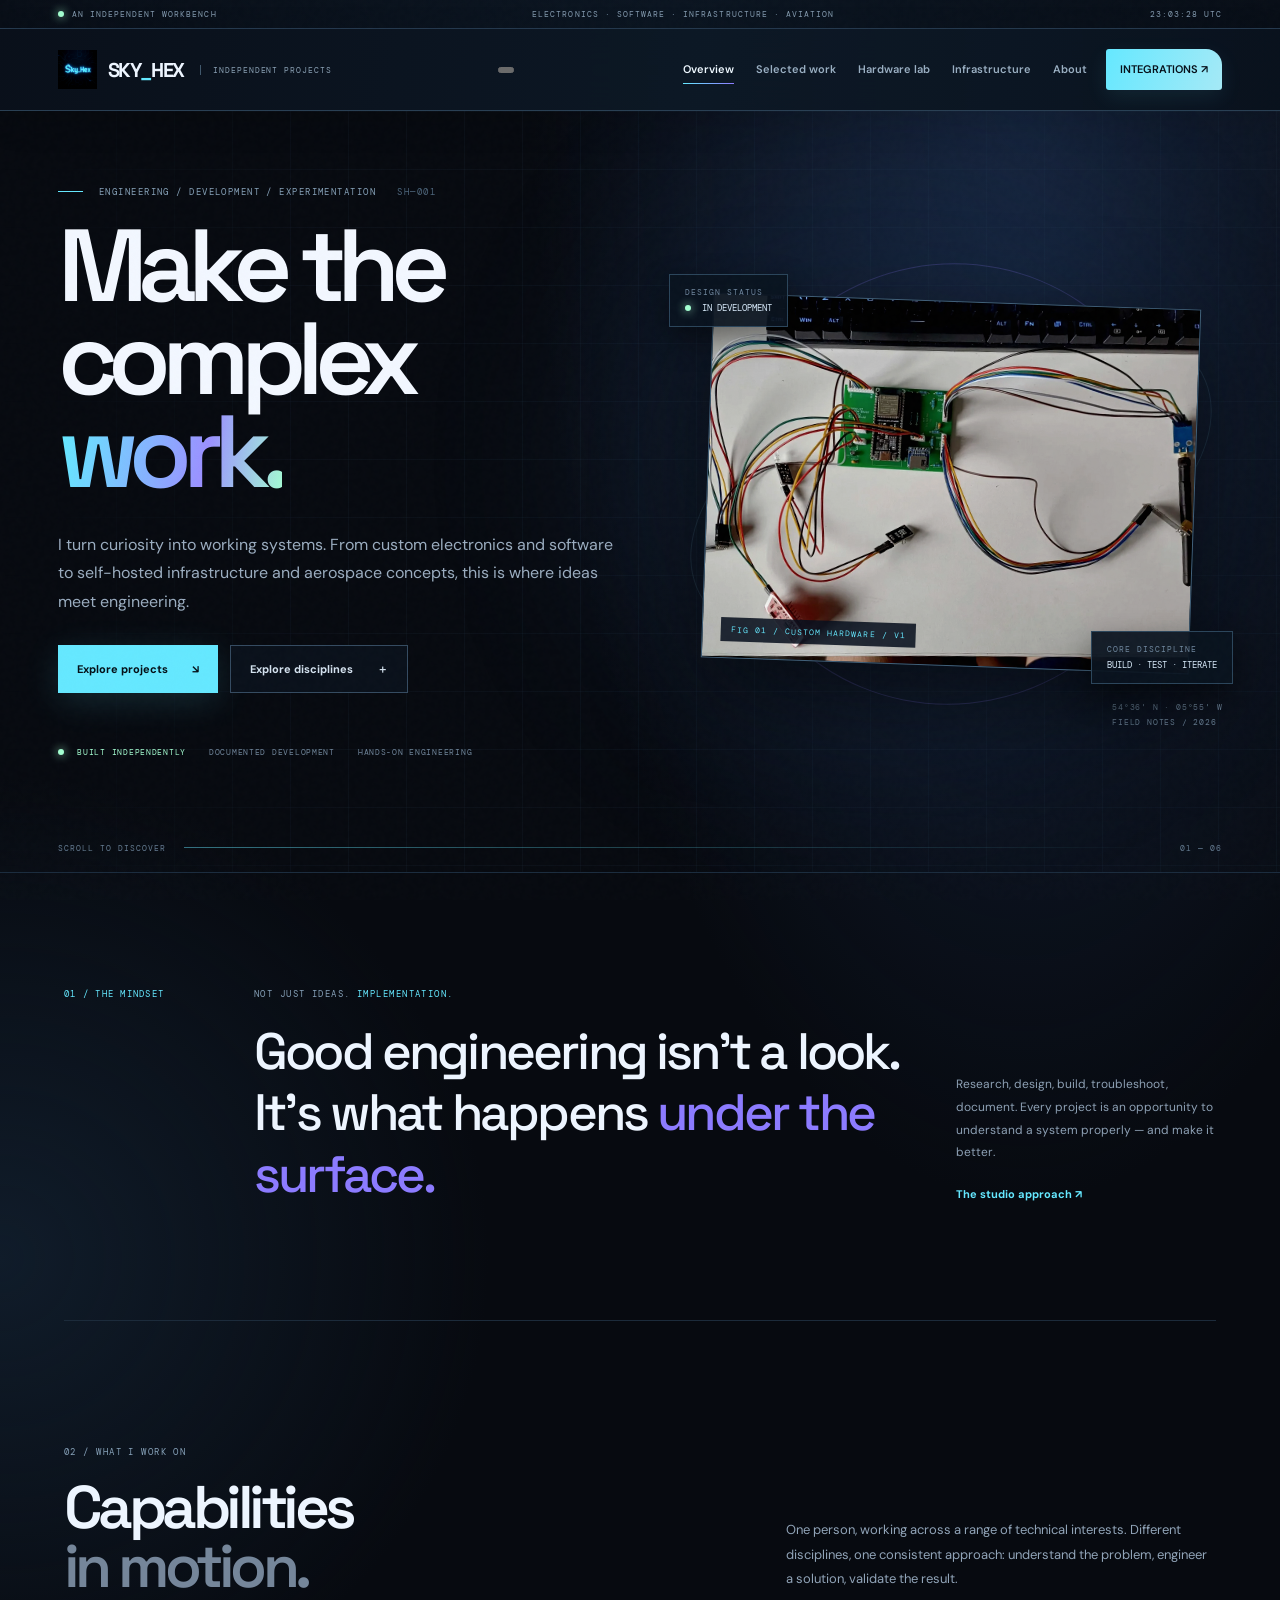
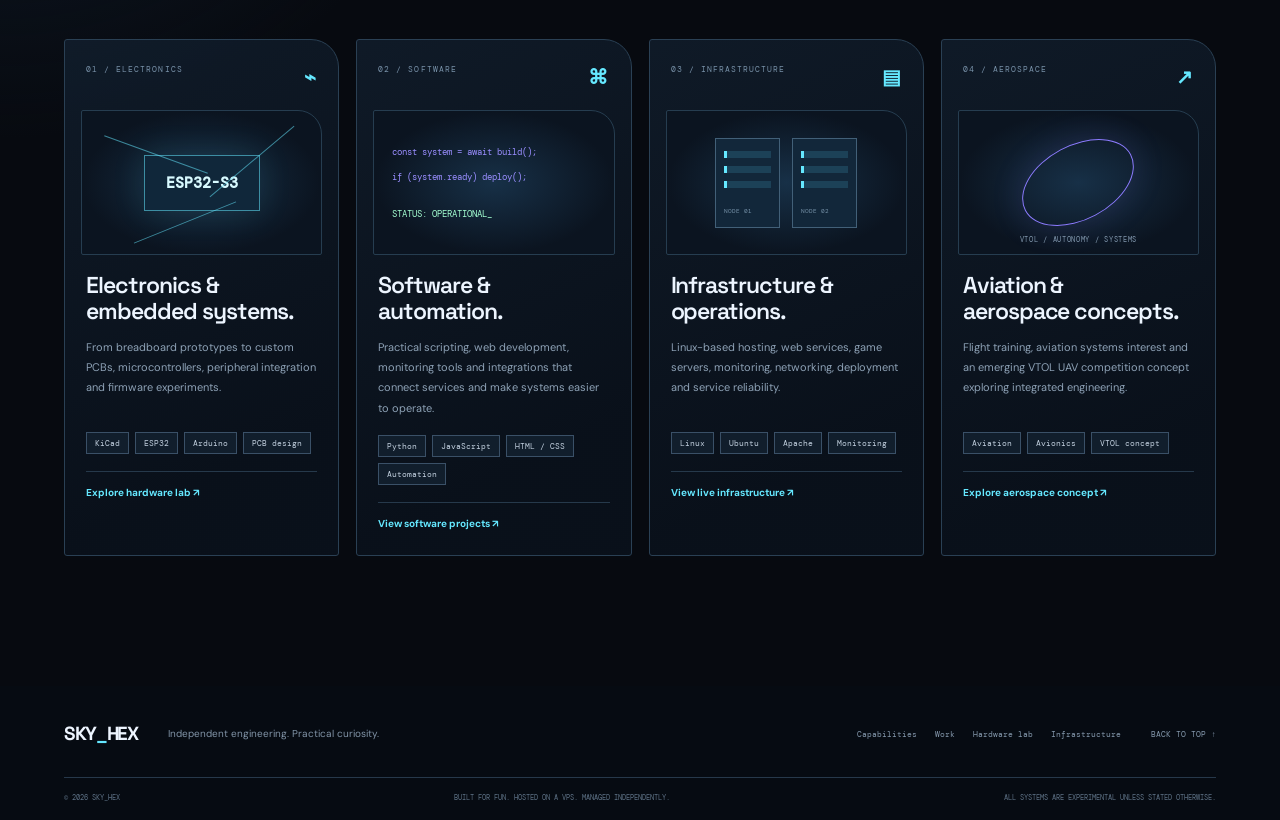
==== commit 5b2a3201: "Restore main navigation integrations link" ====
--- a/index.html
+++ b/index.html
@@ -11,7 +11,7 @@
 <link rel="stylesheet" href="style.css"><script src="script.js" defer></script></head><body>
 <a class="skip-link" href="#main">Skip to content</a><div class="noise-layer"></div>
 <div class="topline"><span><i class="pulse-dot"></i> AN INDEPENDENT WORKBENCH</span><span>ELECTRONICS · SOFTWARE · INFRASTRUCTURE · AVIATION</span><span id="localClock">--:--:-- UTC</span></div>
-<header class="site-header" id="siteHeader"><a class="brand" href="#home" aria-label="Sky Hex home"><img src="assets/Logo.png" alt=""><span>SKY<span class="cyan">_</span>HEX</span><small>INDEPENDENT PROJECTS</small></a><button class="menu-toggle" id="menuToggle" aria-expanded="false" aria-controls="primaryNav" aria-label="Open navigation"><span></span><span></span></button><nav class="main-nav" id="primaryNav" aria-label="Main navigation"><button class="nav-tab active" type="button" data-page-target="overview" aria-current="page">Overview</button><button class="nav-tab" type="button" data-page-target="work">Selected work</button><button class="nav-tab" type="button" data-page-target="lab">Hardware lab</button><button class="nav-tab" type="button" data-page-target="infrastructure">Infrastructure</button><button class="nav-tab" type="button" data-page-target="about">About</button><a class="nav-cta" href="/integrations/products.html">VIEW PLANS ↗</a></nav></header>
+<header class="site-header" id="siteHeader"><a class="brand" href="#home" aria-label="Sky Hex home"><img src="assets/Logo.png" alt=""><span>SKY<span class="cyan">_</span>HEX</span><small>INDEPENDENT PROJECTS</small></a><button class="menu-toggle" id="menuToggle" aria-expanded="false" aria-controls="primaryNav" aria-label="Open navigation"><span></span><span></span></button><nav class="main-nav" id="primaryNav" aria-label="Main navigation"><button class="nav-tab active" type="button" data-page-target="overview" aria-current="page">Overview</button><button class="nav-tab" type="button" data-page-target="work">Selected work</button><button class="nav-tab" type="button" data-page-target="lab">Hardware lab</button><button class="nav-tab" type="button" data-page-target="infrastructure">Infrastructure</button><button class="nav-tab" type="button" data-page-target="about">About</button><a class="nav-cta" href="/integrations/">INTEGRATIONS ↗</a></nav></header>
 <div class="scroll-progress" id="scrollProgress"></div>
 <main id="main">
 <div class="page-view is-active" data-page="overview" id="page-overview"><section class="hero" id="home"><div class="hero-grid"></div><div class="hero-glow"></div><div class="hero-inner"><div class="hero-copy"><p class="eyebrow"><span class="eyebrow-line"></span> ENGINEERING / DEVELOPMENT / EXPERIMENTATION <span class="hero-index">SH—001</span></p><h1>Make the<br>complex <span class="gradient-text">work.</span></h1><p class="hero-lede">I turn curiosity into working systems. From custom electronics and software to self-hosted infrastructure and aerospace concepts, this is where ideas meet engineering.</p><div class="hero-actions"><a class="button button-primary" href="#work">Explore projects <b>↘</b></a><a class="button button-ghost" href="#capabilities">Explore disciplines <b>＋</b></a></div><div class="hero-proof"><span><i class="pulse-dot"></i> BUILT INDEPENDENTLY</span><span>DOCUMENTED DEVELOPMENT</span><span>HANDS-ON ENGINEERING</span></div></div><div class="hero-visual"><div class="visual-orbit orbit-one"></div><div class="visual-orbit orbit-two"></div><div class="hero-image"><img src="assets/20261005_164000.webp" alt="Custom ESP32-S3 Bruce PCB with connected peripheral modules"><span>FIG 01 / CUSTOM HARDWARE / V1</span></div><div class="floating-readout readout-a"><small>DESIGN STATUS</small><strong><i class="pulse-dot"></i> IN DEVELOPMENT</strong></div><div class="floating-readout readout-b"><small>CORE DISCIPLINE</small><strong>BUILD · TEST · ITERATE</strong></div><div class="hero-serial">54°36' N · 05°55' W<br>FIELD NOTES / 2026</div></div></div><div class="hero-bottom">SCROLL TO DISCOVER <i></i> 01 — 06</div></section>
